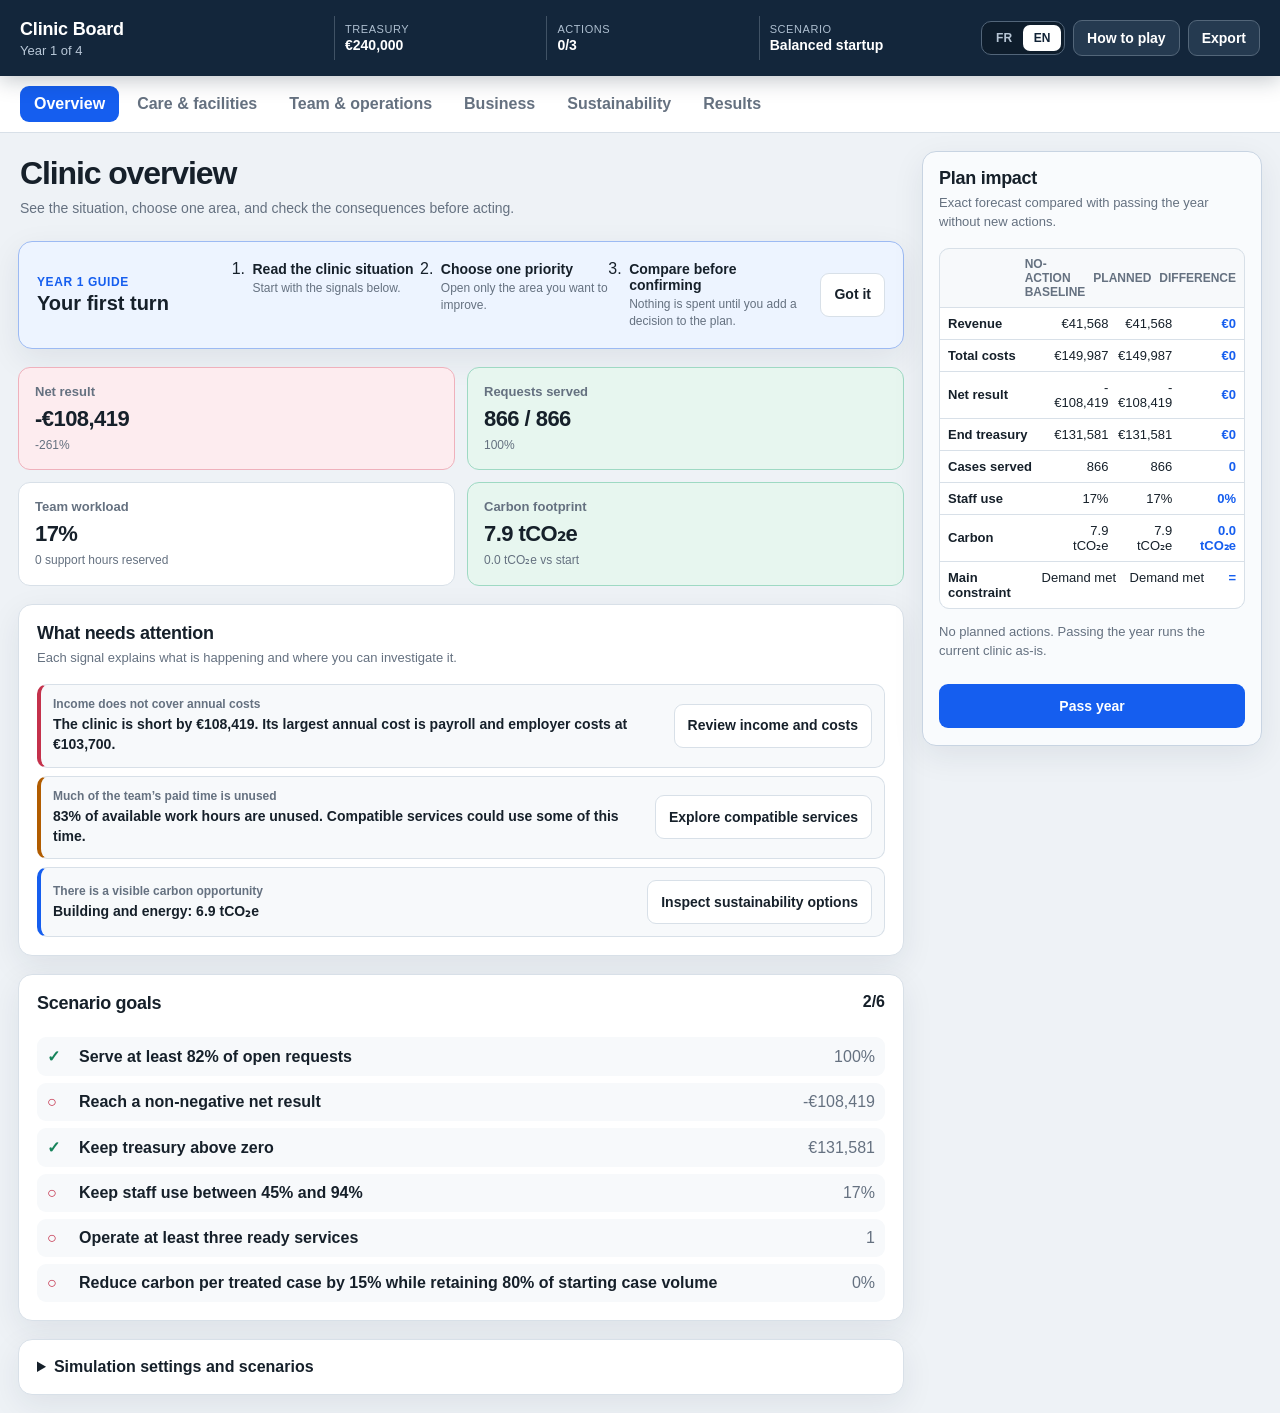
==== index.html @ dd1bec89 "Add files via upload" ====
<!doctype html>
<html lang="en">
  <head>
    <meta charset="utf-8">
    <meta name="viewport" content="width=device-width, initial-scale=1">
    <title>Veterinary Clinic Systems Simulation</title>
    <link rel="icon" href="data:,">
    <link rel="stylesheet" href="styles.css">
  </head>
  <body>
    <main id="app" class="app"></main>
    <div id="announcer" class="sr-only" aria-live="polite" aria-atomic="true"></div>
    <script src="i18n.js"></script>
    <script src="data.js"></script>
    <script src="app.js"></script>
  </body>
</html>
---- styles.css ----
:root {
  color-scheme: light;
  --bg: #eef2f6;
  --surface: #ffffff;
  --surface-soft: #f7f9fb;
  --surface-strong: #e7edf3;
  --text: #16202a;
  --muted: #657180;
  --line: #d8e0e8;
  --primary: #155eef;
  --primary-dark: #1149ba;
  --good: #16845b;
  --good-soft: #e7f6ef;
  --warn: #b15c00;
  --warn-soft: #fff2df;
  --bad: #c4314b;
  --bad-soft: #fdecef;
  --shadow: 0 10px 32px rgba(21, 39, 58, .08);
  --radius: 14px;
  --font: Inter, ui-sans-serif, -apple-system, BlinkMacSystemFont, "Segoe UI", sans-serif;
}

* { box-sizing: border-box; }

html, body { margin: 0; min-height: 100%; overflow-x: hidden; background: var(--bg); color: var(--text); font-family: var(--font); }
body { min-width: 320px; }
button, input, select, textarea { font: inherit; }
button { cursor: pointer; }
button:disabled { cursor: not-allowed; opacity: .55; }

:focus-visible { outline: 3px solid rgba(21, 94, 239, .35); outline-offset: 2px; }

.sr-only {
  position: absolute !important;
  width: 1px !important;
  height: 1px !important;
  padding: 0 !important;
  margin: -1px !important;
  overflow: hidden !important;
  clip: rect(0, 0, 0, 0) !important;
  white-space: nowrap !important;
  border: 0 !important;
}

.command-bar {
  position: sticky;
  top: 0;
  z-index: 40;
  min-height: 76px;
  padding: 12px 20px;
  display: grid;
  grid-template-columns: minmax(180px, .8fr) minmax(360px, 1.7fr) auto;
  align-items: center;
  gap: 18px;
  color: #fff;
  background: #13263b;
  box-shadow: 0 4px 20px rgba(13, 30, 48, .25);
}

.brand-block { display: flex; flex-direction: column; gap: 3px; }
.brand-block strong { font-size: 18px; letter-spacing: -.01em; }
.brand-block span { color: #b9c8d8; font-size: 13px; }

.command-metrics { display: grid; grid-template-columns: repeat(3, minmax(0, 1fr)); gap: 8px; }
.command-metrics > div { min-width: 0; padding: 7px 10px; border-left: 1px solid #405265; }
.command-metrics span { display: block; color: #aebfd0; font-size: 11px; text-transform: uppercase; letter-spacing: .05em; }
.command-metrics strong { display: block; overflow: hidden; margin-top: 2px; font-size: 14px; text-overflow: ellipsis; white-space: nowrap; }

.header-actions, .button-row { display: flex; align-items: center; gap: 8px; }
.button-row.wrap { flex-wrap: wrap; }
.language-switch { display: inline-flex; padding: 3px; border: 1px solid #526579; border-radius: 10px; background: #0e1d2c; }
.language-switch button { min-width: 38px; padding: 6px 8px; border: 0; border-radius: 7px; color: #b7c6d5; background: transparent; font-size: 12px; font-weight: 800; }
.language-switch button.active { color: #102236; background: #fff; }

.button {
  min-height: 44px;
  padding: 8px 13px;
  border: 1px solid transparent;
  border-radius: 9px;
  font-weight: 750;
  font-size: 14px;
  line-height: 1.2;
}
.command-bar .button { min-height: 36px; }
.button.primary { color: #fff; background: var(--primary); }
.button.primary:hover { background: var(--primary-dark); }
.button.secondary { color: var(--text); border-color: var(--line); background: #fff; }
.command-bar .button.secondary { color: #fff; border-color: #536679; background: #253a50; }
.button.danger { color: var(--bad); border-color: #efb7c0; background: var(--bad-soft); }

.domain-nav {
  position: sticky;
  top: 76px;
  z-index: 30;
  display: flex;
  gap: 4px;
  padding: 10px 20px;
  overflow-x: auto;
  background: rgba(255, 255, 255, .96);
  border-bottom: 1px solid var(--line);
  backdrop-filter: blur(12px);
}
.domain-nav button { flex: 0 0 auto; padding: 9px 14px; border: 0; border-radius: 9px; color: var(--muted); background: transparent; font-weight: 750; }
.domain-nav button:hover { color: var(--text); background: var(--surface-strong); }
.domain-nav button.active { color: #fff; background: var(--primary); }
.nav-compact { display: none; }

.workspace { max-width: 1720px; margin: 0 auto; display: grid; grid-template-columns: minmax(0, 1fr) 380px; align-items: start; gap: 18px; padding: 18px; }
.content { min-width: 0; }
.page { display: grid; gap: 18px; }
.page-heading { display: flex; justify-content: space-between; align-items: flex-start; gap: 20px; padding: 4px 2px; }
.page-heading h1 { margin: 0; font-size: clamp(24px, 2.5vw, 34px); letter-spacing: -.035em; }
.page-heading p { margin: 6px 0 0; color: var(--muted); font-size: 14px; line-height: 1.5; }

.card-section {
  padding: 18px;
  border: 1px solid var(--line);
  border-radius: var(--radius);
  background: var(--surface);
  box-shadow: var(--shadow);
}
.panel-heading { display: flex; justify-content: space-between; align-items: flex-start; gap: 16px; margin-bottom: 16px; }
.panel-heading h2 { margin: 0; font-size: 18px; letter-spacing: -.015em; }
.panel-heading p { max-width: 760px; margin: 5px 0 0; color: var(--muted); font-size: 13px; line-height: 1.45; }
.panel-heading > strong { white-space: nowrap; }

.plan-panel {
  position: sticky;
  top: 142px;
  max-height: calc(100vh - 160px);
  padding: 16px;
  overflow: auto;
  border: 1px solid #c8d4e2;
  border-radius: var(--radius);
  background: #f9fbfd;
  box-shadow: var(--shadow);
}
.forecast-table { display: grid; gap: 1px; overflow: hidden; border: 1px solid var(--line); border-radius: 10px; background: var(--line); }
.forecast-head, .forecast-row { display: grid; grid-template-columns: 1.3fr repeat(3, .75fr); gap: 8px; align-items: center; padding: 8px; background: #fff; }
.forecast-head { color: var(--muted); background: var(--surface-soft); font-size: 12px; font-weight: 800; text-transform: uppercase; }
.forecast-row { font-size: 13px; }
.forecast-row strong { font-size: 13px; }
.forecast-row span, .forecast-row em { text-align: right; font-style: normal; }
.forecast-row em { color: var(--primary); font-weight: 800; }
.forecast-row.constraint { grid-template-columns: 1fr 1fr 1fr 24px; align-items: start; }
.plan-actions { display: grid; gap: 7px; margin: 14px 0; }
.plan-action { display: flex; justify-content: space-between; align-items: center; gap: 10px; padding: 9px 10px; border: 1px solid var(--line); border-radius: 9px; background: #fff; font-size: 12px; }
.plan-action button { flex: 0 0 27px; width: 27px; height: 27px; border: 0; border-radius: 50%; color: var(--bad); background: var(--bad-soft); font-size: 18px; }
.pass-button { width: 100%; min-height: 44px; }
.plan-footer { position: sticky; bottom: -16px; padding-top: 10px; padding-bottom: 1px; background: #f9fbfd; }
.empty { margin: 0; color: var(--muted); font-size: 13px; line-height: 1.45; }

.dashboard-grid { display: grid; grid-template-columns: repeat(3, minmax(0, 1fr)); gap: 12px; }
.metric-card { min-width: 0; padding: 16px; border: 1px solid var(--line); border-radius: 12px; background: var(--surface); }
.metric-card > span { display: block; color: var(--muted); font-size: 13px; font-weight: 700; }
.metric-card > strong { display: block; margin-top: 7px; overflow-wrap: anywhere; font-size: 22px; letter-spacing: -.025em; }
.metric-card > em { display: block; margin-top: 5px; color: var(--muted); font-size: 12px; font-style: normal; line-height: 1.4; }
.metric-card.good { border-color: #9ed9c3; background: var(--good-soft); }
.metric-card.warn { border-color: #f0c68b; background: var(--warn-soft); }
.metric-card.bad { border-color: #efb1bc; background: var(--bad-soft); }
.mini-metrics, .signal-grid, .ledger-grid { display: grid; grid-template-columns: repeat(2, minmax(0, 1fr)); gap: 10px; margin-top: 14px; }
.ledger-grid { grid-template-columns: repeat(3, minmax(0, 1fr)); }

.rules-grid { display: grid; grid-template-columns: repeat(4, minmax(130px, 1fr)) auto auto; align-items: end; gap: 12px; }
label { display: grid; gap: 6px; color: var(--muted); font-size: 14px; font-weight: 700; }
input, select, textarea { width: 100%; border: 1px solid #bbc7d3; border-radius: 8px; color: var(--text); background: #fff; }
input, select { min-height: 38px; padding: 7px 9px; }
textarea { min-height: 112px; padding: 10px; resize: vertical; line-height: 1.45; }
.check-line { display: flex; flex-direction: row; align-items: center; min-height: 38px; }
.check-line input { width: 18px; min-height: auto; height: 18px; }

.scenario-grid, .choice-grid, .service-grid, .staff-grid, .candidate-grid, .facility-grid { display: grid; grid-template-columns: repeat(3, minmax(0, 1fr)); gap: 12px; }
.choice-grid.compact { grid-template-columns: repeat(3, minmax(0, 1fr)); }
.choice-card, .service-card, .staff-card, .facility-card { display: flex; flex-direction: column; gap: 10px; min-width: 0; padding: 15px; border: 1px solid var(--line); border-radius: 12px; background: var(--surface-soft); }
.choice-card.selected { border-color: #8eb3fa; background: #edf4ff; }
.choice-card h3, .choice-card h4, .staff-card h3, .facility-card h3 { margin: 0; font-size: 15px; }
.choice-card p, .facility-card p, .service-card p { margin: 0; color: var(--muted); font-size: 14px; line-height: 1.45; }
.choice-card small, .facility-card small { display: block; color: var(--muted); font-size: 12px; line-height: 1.45; }
.choice-card .button { align-self: flex-start; margin-top: auto; }

.goals { display: grid; gap: 7px; }
.goal-row { display: grid; grid-template-columns: 24px 1fr auto; align-items: center; gap: 8px; padding: 10px; border-radius: 9px; background: var(--surface-soft); }
.goal-row span { font-weight: 900; }
.goal-row em { color: var(--muted); font-style: normal; }
.goal-row.good span { color: var(--good); }
.goal-row.bad span { color: var(--bad); }

.two-column { display: grid; grid-template-columns: minmax(0, 1.35fr) minmax(280px, .65fr); gap: 18px; }
.waterfall { display: grid; gap: 9px; }
.waterfall > div { display: grid; grid-template-columns: 160px 1fr 105px; align-items: center; gap: 10px; font-size: 12px; }
.waterfall strong { text-align: right; }
.bar, .meter { height: 8px; overflow: hidden; border-radius: 99px; background: #e6ebf0; }
.bar i, .meter i { display: block; height: 100%; border-radius: inherit; background: var(--primary); }
.bar i.in, .meter i.good { background: var(--good); }
.bar i.out, .meter i.bad { background: var(--bad); }
.meter i.warn { background: var(--warn); }
.loan-box { display: grid; gap: 16px; }

.price-grid { display: grid; grid-template-columns: repeat(2, minmax(0, 1fr)); gap: 8px; }
.price-row { grid-template-columns: minmax(0, 1fr) 110px 120px; align-items: center; gap: 10px; padding: 9px 10px; border: 1px solid var(--line); border-radius: 9px; background: var(--surface-soft); }
.price-row span { display: grid; gap: 2px; }
.price-row em { color: var(--muted); font-size: 10px; font-style: normal; }
.price-row small { color: var(--muted); font-weight: 600; }

.table-list { display: grid; gap: 1px; overflow: hidden; border: 1px solid var(--line); border-radius: 10px; background: var(--line); }
.table-row { display: grid; grid-template-columns: 1.2fr repeat(3, .8fr) 1fr; gap: 10px; align-items: center; padding: 10px; background: #fff; font-size: 12px; }
.table-row em { color: var(--muted); font-style: normal; }

.service-grid { grid-template-columns: repeat(2, minmax(0, 1fr)); }
.service-card.open { border-color: #97baf7; background: #f6f9ff; }
.service-head, .staff-head, .facility-head { display: flex; justify-content: space-between; align-items: flex-start; gap: 12px; }
.service-head h2 { margin: 3px 0 0; font-size: 17px; }
.service-head > div > span { color: var(--muted); font-size: 10px; font-weight: 800; text-transform: uppercase; letter-spacing: .05em; }
.status { padding: 4px 7px; border-radius: 99px; font-size: 10px; font-weight: 900; text-transform: uppercase; }
.status.good { color: var(--good); background: var(--good-soft); }
.status.bad { color: var(--bad); background: var(--bad-soft); }
.service-stats { display: grid; grid-template-columns: repeat(3, minmax(0, 1fr)); gap: 6px; }
.service-stats span { display: grid; gap: 2px; padding: 8px; border-radius: 8px; background: #fff; color: var(--muted); font-size: 10px; }
.service-stats b { color: var(--text); font-size: 14px; }
.chips { display: flex; flex-wrap: wrap; gap: 5px; }
.chip { padding: 5px 7px; border: 1px solid var(--line); border-radius: 99px; color: #405060; background: #fff; font-size: 10px; font-weight: 700; }
.chip.good { color: var(--good); border-color: #a5d9c6; background: var(--good-soft); }
.chip.bad { color: var(--bad); border-color: #edb3bd; background: var(--bad-soft); }

.staff-grid { grid-template-columns: repeat(2, minmax(0, 1fr)); }
.staff-head span { color: var(--muted); font-size: 11px; }
.assignment-grid { display: grid; grid-template-columns: 1fr 1fr; gap: 8px; }
.assignment-grid label:last-child { grid-column: 1 / -1; grid-template-columns: 1fr 3fr 48px; align-items: center; }
.assignment-grid output { text-align: right; color: var(--text); }
.candidate-grid { grid-template-columns: repeat(4, minmax(0, 1fr)); }
.candidate-grid .choice-card > span { color: var(--muted); font-size: 11px; }

.feature-row { display: flex; justify-content: space-between; align-items: center; gap: 20px; padding: 14px; border: 1px solid var(--line); border-radius: 11px; background: var(--surface-soft); }
.feature-row h3, .feature-row p { margin: 0; }
.feature-row p { margin-top: 4px; color: var(--muted); font-size: 12px; line-height: 1.45; }
.feature-row small { display: block; margin-top: 5px; color: var(--muted); }
.facility-grid { grid-template-columns: repeat(3, minmax(0, 1fr)); }
.facility-head strong { display: grid; place-items: center; min-width: 30px; height: 30px; border-radius: 50%; color: #fff; background: var(--primary); }
.facility-head span { color: var(--muted); font-size: 10px; }

.strategy-groups { display: grid; gap: 18px; }
.strategy-group { display: grid; gap: 8px; }
.strategy-group > h3 { margin: 0; font-size: 14px; text-transform: capitalize; }
.parking-row { margin-top: 14px; }

.reflection-grid { display: grid; grid-template-columns: repeat(2, minmax(0, 1fr)); gap: 12px; margin-bottom: 12px; }
.reflection-grid label:first-child { grid-column: 1 / -1; }
.timeline { display: grid; gap: 8px; }
.timeline article { display: grid; grid-template-columns: 120px 1fr 1fr; gap: 12px; padding: 10px; border-left: 4px solid var(--primary); border-radius: 0 8px 8px 0; background: var(--surface-soft); font-size: 12px; }
.timeline em { color: var(--muted); font-style: normal; }
.recruitment-results { margin-top: 12px; }
.good-text { color: var(--good); }
.bad-text { color: var(--bad); }
.empty-state { min-height: 220px; display: grid; place-items: center; color: var(--muted); text-align: center; }

.modal-backdrop { position: fixed; inset: 0; z-index: 100; display: grid; place-items: center; padding: 18px; background: rgba(9, 20, 32, .66); backdrop-filter: blur(5px); }
.modal { width: min(720px, 100%); max-height: calc(100vh - 36px); padding: 22px; overflow: auto; border-radius: 16px; background: #fff; box-shadow: 0 24px 80px rgba(0, 0, 0, .3); }
.modal-head { display: flex; justify-content: space-between; align-items: center; gap: 12px; }
.modal-head h2 { margin: 0; }
.modal-head button { width: 34px; height: 34px; border: 0; border-radius: 50%; background: var(--surface-strong); font-size: 22px; }
.modal .lead { color: var(--muted); font-size: 15px; line-height: 1.55; }
.modal article { padding: 12px 0; border-top: 1px solid var(--line); }
.modal article h3 { margin: 0 0 5px; font-size: 15px; }
.modal article p { margin: 0; color: var(--muted); line-height: 1.5; }
.end-modal { text-align: center; }
.end-symbol { display: grid; place-items: center; width: 64px; height: 64px; margin: 0 auto 12px; border-radius: 50%; font-size: 32px; font-weight: 900; }
.end-symbol.good { color: var(--good); background: var(--good-soft); }
.end-symbol.bad { color: var(--bad); background: var(--bad-soft); }
.goal-summary { display: grid; gap: 6px; margin: 16px 0; text-align: left; }
.goal-summary span { padding: 8px; border-radius: 7px; }
.goal-summary span.good { color: var(--good); background: var(--good-soft); }
.goal-summary span.bad { color: var(--bad); background: var(--bad-soft); }
.end-modal .button-row { justify-content: center; flex-wrap: wrap; }

.toast { position: fixed; right: 20px; bottom: 20px; z-index: 150; max-width: 420px; padding: 12px 16px; border-radius: 10px; color: #fff; background: #26384b; box-shadow: var(--shadow); font-weight: 750; }
.toast.good { background: var(--good); }
.toast.warn { background: var(--warn); }

/* Progressive-disclosure workspace */
.beginner-guide { display: grid; grid-template-columns: minmax(150px, .45fr) minmax(0, 1.5fr) auto; align-items: center; gap: 18px; padding: 18px; border: 1px solid #9cbaf3; border-radius: var(--radius); background: #edf4ff; box-shadow: var(--shadow); }
.beginner-guide > div { display: grid; gap: 3px; }
.beginner-guide > div span { color: var(--primary); font-size: 12px; font-weight: 850; text-transform: uppercase; letter-spacing: .05em; }
.beginner-guide h2 { margin: 0; font-size: 20px; }
.beginner-guide ol { display: grid; grid-template-columns: repeat(3, minmax(0, 1fr)); gap: 12px; margin: 0; padding-left: 22px; }
.beginner-guide li { padding-left: 3px; }
.beginner-guide li strong, .beginner-guide li span { display: block; overflow-wrap: anywhere; }
.beginner-guide li strong { font-size: 14px; }
.beginner-guide li span { margin-top: 3px; color: var(--muted); font-size: 12px; line-height: 1.4; }
.dashboard-grid.compact-four { grid-template-columns: repeat(4, minmax(0, 1fr)); }
.settings-details > summary, .methodology > summary { cursor: pointer; font-weight: 800; }
.settings-details[open] > summary, .methodology[open] > summary { margin-bottom: 18px; }
.settings-details .rules-grid { grid-template-columns: repeat(3, minmax(130px, 1fr)) auto; }
.form-error { padding: 10px 12px; border-left: 4px solid var(--bad); color: var(--bad); background: var(--bad-soft); font-size: 14px; font-weight: 750; }
.scenario-grid.compact { grid-template-columns: repeat(3, minmax(0, 1fr)); margin: 18px 0; }
.priority-list, .summary-list, .operation-rows, .action-menu, .source-list, .cause-list, .history-accordions, .comparison-list { display: grid; gap: 8px; }
.priority-list article, .summary-list article, .cause-list article { display: grid; grid-template-columns: minmax(0, 1fr) auto; align-items: center; gap: 12px; padding: 12px; border: 1px solid var(--line); border-radius: 10px; background: var(--surface-soft); }
.priority-list article > div, .summary-list article > div { display: grid; gap: 3px; }
.priority-list span, .summary-list span, .cause-list span { color: var(--muted); font-size: 12px; font-weight: 750; }
.priority-list strong { font-size: 14px; line-height: 1.45; }
.priority-list .signal-bad { border-left: 4px solid var(--bad); }
.priority-list .signal-warn { border-left: 4px solid var(--warn); }
.priority-list .signal-neutral { border-left: 4px solid var(--primary); }
.summary-list article { grid-template-columns: minmax(0, 1.2fr) auto minmax(150px, .8fr); font-size: 12px; }
.summary-list em, .cause-list em { color: var(--muted); font-size: 11px; font-style: normal; }
.split-actions { display: grid; grid-template-columns: repeat(2, minmax(0, 1fr)); gap: 14px; }
.split-actions article { display: grid; align-content: start; gap: 9px; padding: 16px; border-radius: 11px; background: var(--surface-soft); }
.split-actions h2, .split-actions p { margin: 0; }
.split-actions p { min-height: 42px; color: var(--muted); font-size: 14px; line-height: 1.5; }
.split-actions .button { justify-self: start; }
.operation-rows button, .action-menu button, .drawer-menu button { display: grid; grid-template-columns: minmax(140px, .6fr) minmax(0, 1fr) 24px; align-items: center; gap: 12px; width: 100%; padding: 14px; text-align: left; border: 1px solid var(--line); border-radius: 10px; color: var(--text); background: var(--surface-soft); }
.operation-rows button:hover, .action-menu button:hover, .drawer-menu button:hover { border-color: #91b5f7; background: #f0f5ff; }
.operation-rows span, .action-menu span, .drawer-menu span { color: var(--muted); font-size: 14px; }
.operation-rows em, .action-menu em, .drawer-menu em { color: var(--primary); font-size: 22px; font-style: normal; text-align: right; }
.source-list { grid-template-columns: repeat(2, minmax(0, 1fr)); }
.source-list article { display: grid; grid-template-columns: 1fr auto; gap: 10px; padding: 14px; border: 1px solid var(--line); border-radius: 11px; background: var(--surface-soft); }
.source-list article > div { display: grid; gap: 4px; }
.source-list article > div span { color: var(--muted); font-size: 11px; }
.source-list .meter { grid-column: 1 / -1; }
.source-list .button { justify-self: end; }
.methodology p { color: var(--muted); line-height: 1.55; }
.methodology dl { display: grid; gap: 1px; overflow: hidden; border: 1px solid var(--line); border-radius: 10px; background: var(--line); }
.methodology dl div { display: grid; grid-template-columns: minmax(120px, .3fr) 1fr; gap: 12px; padding: 10px; background: #fff; }
.methodology dt { font-weight: 800; }
.methodology dd { margin: 0; color: var(--muted); }
.source-links { display: flex; flex-wrap: wrap; gap: 8px; }
.source-links a { padding: 6px 9px; border: 1px solid var(--line); border-radius: 8px; color: var(--primary); background: #fff; font-size: 11px; font-weight: 800; text-decoration: none; }
.cause-list article { grid-template-columns: minmax(150px, .5fr) auto 1fr; }
.reflection-step label { margin-bottom: 12px; }
.history-accordions details { padding: 11px 12px; border: 1px solid var(--line); border-radius: 9px; background: var(--surface-soft); }
.history-accordions summary { display: flex; justify-content: space-between; gap: 12px; cursor: pointer; }
.history-accordions p { margin: 10px 0 0; color: var(--muted); }
.mobile-plan-toggle { display: none; }

.drawer-backdrop { position: fixed; inset: 0; z-index: 120; display: flex; justify-content: flex-end; overflow: hidden; background: rgba(9, 20, 32, .58); backdrop-filter: blur(3px); }
.drawer { width: min(720px, 92vw); max-width: 100vw; height: 100dvh; max-height: 100dvh; display: grid; grid-template-rows: auto minmax(0, 1fr); overflow: hidden; background: #fff; box-shadow: -20px 0 70px rgba(0, 0, 0, .25); }
.drawer-head { position: sticky; top: 0; z-index: 1; display: flex; justify-content: space-between; align-items: flex-start; gap: 18px; padding: 18px 20px; border-bottom: 1px solid var(--line); background: #fff; }
.drawer-head span { color: var(--muted); font-size: 12px; font-weight: 850; text-transform: uppercase; letter-spacing: .08em; }
.drawer-head h2 { margin: 3px 0 0; font-size: 22px; }
.drawer-head > button { width: 38px; height: 38px; border: 0; border-radius: 50%; background: var(--surface-strong); font-size: 24px; }
.drawer-body { min-width: 0; min-height: 0; padding: 20px; overflow-x: hidden; overflow-y: auto; overscroll-behavior: contain; }
.drawer-body > p { color: var(--muted); font-size: 14px; line-height: 1.55; overflow-wrap: anywhere; }
.drawer-body .button-row { flex-wrap: wrap; }
.drawer-cards, .candidate-list { display: grid; gap: 12px; }
.drawer-cards .choice-card, .candidate-list .choice-card { background: #fff; }
.drawer-menu { display: grid; gap: 9px; }
.text-button { padding: 5px 0; border: 0; color: var(--primary); background: transparent; font-weight: 800; }
.form-stack { display: grid; gap: 15px; }
.form-stack fieldset { margin: 0; padding: 12px; border: 1px solid var(--line); border-radius: 10px; }
.form-stack legend { color: var(--muted); font-size: 12px; font-weight: 800; }
.check-grid { display: grid; grid-template-columns: repeat(2, minmax(0, 1fr)); gap: 8px; }
.check-grid label { display: flex; flex-direction: row; align-items: center; gap: 8px; padding: 7px; border-radius: 7px; background: var(--surface-soft); }
.check-grid input { width: 18px; height: 18px; min-height: 0; }
.suggested-skill { outline: 2px solid #b7cef7; background: #edf4ff !important; }
.suggested-skill span { display: grid; gap: 2px; }
.suggested-skill small { color: var(--primary); font-size: 12px; }
.candidate-list { grid-template-columns: repeat(2, minmax(0, 1fr)); }
.card-status { display: flex; justify-content: space-between; gap: 12px; }
.card-status span { color: var(--muted); font-size: 11px; font-weight: 800; }
.requirement-list { display: grid; gap: 7px; padding: 10px; border-radius: 9px; background: var(--warn-soft); font-size: 12px; }
.requirement-list > div { display: flex; justify-content: space-between; align-items: center; gap: 8px; }
.requirement-list .text-button { flex: 0 0 auto; font-size: 12px; }
.ready-note { padding: 9px; border-radius: 8px; color: var(--good) !important; background: var(--good-soft); font-weight: 800; }
.consequence-grid { display: grid; grid-template-columns: repeat(2, minmax(0, 1fr)); gap: 8px; margin: 3px 0; }
.consequence-grid > div { min-width: 0; padding: 8px; border: 1px solid var(--line); border-radius: 8px; background: var(--surface-soft); }
.consequence-grid span, .consequence-grid strong, .consequence-grid em { display: block; overflow-wrap: anywhere; }
.consequence-grid span { color: var(--muted); font-size: 12px; font-weight: 750; }
.consequence-grid strong { margin-top: 4px; font-size: 14px; }
.consequence-grid em { margin-top: 3px; color: var(--muted); font-size: 12px; font-style: normal; }
.choice-subgrid { display: grid; grid-template-columns: repeat(2, minmax(0, 1fr)); gap: 9px; }
.choice-subgrid > div { display: grid; align-content: start; gap: 8px; padding: 9px; border: 1px solid var(--line); border-radius: 9px; }
.drawer-confirm { display: grid; gap: 16px; }
.drawer-confirm .eyebrow { margin: 0; color: var(--primary); font-size: 11px; font-weight: 850; text-transform: uppercase; }
.drawer-confirm h2 { margin: 0; font-size: 26px; }
.drawer-confirm > p { margin: 0; color: var(--muted); line-height: 1.55; }
.drawer-confirm .consequence-grid { grid-template-columns: 1fr; }
.drawer-confirm .consequence-grid > div { display: grid; grid-template-columns: 1fr auto auto; align-items: center; gap: 12px; padding: 12px; }
.drawer-confirm .consequence-grid strong, .drawer-confirm .consequence-grid em { margin: 0; }
.price-editor { display: grid; gap: 8px; }
.price-editor article { display: grid; grid-template-columns: minmax(0, 1fr) 140px auto; align-items: end; gap: 10px; padding: 12px; border: 1px solid var(--line); border-radius: 9px; }
.price-editor article > div { display: grid; gap: 3px; }
.price-editor article > div span { color: var(--muted); font-size: 11px; }
.staff-editor hr { width: 100%; border: 0; border-top: 1px solid var(--line); }
.allocation-summary { min-height: 40px; margin: 0; color: var(--muted); font-size: 13px; line-height: 1.45; overflow-wrap: anywhere; }
.staff-hours-line { display: flex; justify-content: space-between; gap: 12px; font-size: 13px; }
.staff-hours-line span { color: var(--muted); }
.hour-signals { display: grid; gap: 7px; }
.hour-signals p { display: flex; align-items: flex-start; gap: 9px; margin: 0; padding: 11px 13px; border: 1px solid #e7c188; border-radius: 9px; background: var(--warn-soft); font-size: 14px; line-height: 1.45; }
.hour-signals span { color: var(--warn); font-weight: 900; }
.allocation-editor { display: grid; gap: 16px; min-width: 0; }
.callout { margin: 0; padding: 12px; border-left: 4px solid var(--primary); border-radius: 6px; color: var(--text) !important; background: #edf4ff; font-weight: 700; }
.mini-hours { display: grid; grid-template-columns: repeat(4, minmax(0, 1fr)); gap: 8px; }
.mini-hours > div { padding: 10px; border: 1px solid var(--line); border-radius: 9px; background: var(--surface-soft); }
.mini-hours span, .mini-hours strong { display: block; overflow-wrap: anywhere; }
.mini-hours span { color: var(--muted); font-size: 12px; }
.mini-hours strong { margin-top: 4px; font-size: 16px; }
.allocation-total { display: grid; gap: 8px; padding: 12px; border-radius: 9px; background: var(--warn-soft); font-size: 14px; }
.allocation-total.ready { background: var(--good-soft); }
.allocation-rows { display: grid; gap: 8px; }
.allocation-rows article { display: grid; grid-template-columns: minmax(0, 1fr) auto; align-items: center; gap: 12px; padding: 12px; border: 1px solid var(--line); border-radius: 10px; }
.allocation-rows article > div:first-child { display: grid; gap: 3px; min-width: 0; }
.allocation-rows small { color: var(--muted); font-size: 12px; }
.qualification-warning { color: var(--warn); font-size: 12px; font-weight: 800; }
.stepper { display: grid; grid-template-columns: 40px 58px 40px 36px; align-items: center; gap: 5px; }
.stepper button { min-width: 36px; min-height: 40px; border: 1px solid var(--line); border-radius: 8px; color: var(--primary); background: #fff; font-size: 20px; font-weight: 800; }
.stepper output { text-align: center; font-size: 14px; font-weight: 850; }
.stepper .remove-allocation { color: var(--bad); }
.add-allocation { display: grid; grid-template-columns: minmax(0, 1fr) auto; align-items: end; gap: 10px; }
.allocation-impact { display: grid; gap: 10px; padding: 14px; border: 1px solid #b8ccec; border-radius: 11px; background: #f5f8ff; }
.allocation-impact h3, .allocation-impact p, .allocation-impact ul { margin: 0; }
.allocation-impact ul { padding-left: 20px; font-size: 14px; line-height: 1.5; }
.hours-table { display: grid; gap: 1px; overflow: hidden; border: 1px solid var(--line); border-radius: 10px; background: var(--line); }
.hours-table > div { display: grid; grid-template-columns: minmax(120px, 1.4fr) repeat(5, minmax(62px, .7fr)); gap: 8px; padding: 9px; background: #fff; font-size: 12px; overflow-wrap: anywhere; }
.hours-table > div:first-child { background: var(--surface-soft); }
.export-choices { display: grid; grid-template-columns: repeat(2, minmax(0, 1fr)); gap: 12px; margin-top: 18px; }
.export-choices article { display: flex; flex-direction: column; align-items: flex-start; gap: 9px; padding: 15px; border: 1px solid var(--line); border-radius: 11px; background: var(--surface-soft); }
.export-choices h3, .export-choices p { margin: 0; }
.export-choices p { flex: 1; color: var(--muted); font-size: 14px; line-height: 1.5; }
.comparison-list > div { display: grid; grid-template-columns: 1fr auto auto; gap: 12px; padding: 11px; border-radius: 8px; background: var(--surface-soft); }
.comparison-list em { color: var(--primary); font-style: normal; font-weight: 800; }
.service-choice-list { display: grid; gap: 8px; }
.service-choice-list > button { display: grid; grid-template-columns: minmax(180px, 1.4fr) minmax(90px, .65fr) minmax(75px, .5fr) minmax(130px, .9fr) 20px; align-items: center; gap: 10px; width: 100%; min-width: 0; padding: 13px; overflow-wrap: anywhere; text-align: left; border: 1px solid var(--line); border-radius: 10px; color: var(--text); background: var(--surface-soft); }
.service-choice-list > button:hover { border-color: #91b5f7; background: #f0f5ff; }
.service-choice-list > button > span { min-width: 0; color: var(--muted); font-size: 12px; }
.service-choice-name { display: grid; gap: 3px; }
.service-choice-name strong { color: var(--text); font-size: 14px; }
.service-choice-name em, .status-word { font-size: 12px; font-style: normal; font-weight: 800; }
.status-word.good { color: var(--good); }
.status-word.warn { color: var(--warn); }
.selected-service { display: grid; gap: 14px; min-width: 0; }
.selected-service h3, .selected-service h4 { margin: 0; }
.selected-service .service-stats { grid-template-columns: repeat(2, minmax(0, 1fr)); }
.selected-service .service-stats > div { display: grid; gap: 4px; padding: 10px; border-radius: 8px; background: var(--surface-soft); }
.selected-service .service-stats span { padding: 0; background: none; font-size: 12px; }
.selected-service .service-stats strong { font-size: 14px; }
.help-example ol { display: grid; gap: 8px; margin: 8px 0 14px; padding-left: 22px; color: var(--muted); line-height: 1.5; }
.help-glossary { display: grid; gap: 8px; margin: 0; }
.help-glossary div { display: grid; grid-template-columns: minmax(130px, .35fr) 1fr; gap: 12px; }
.help-glossary dt { font-weight: 800; }
.help-glossary dd { margin: 0; color: var(--muted); line-height: 1.45; }

@media (max-width: 1280px) {
  .workspace { grid-template-columns: minmax(0, 1fr) 340px; }
  .candidate-grid { grid-template-columns: repeat(2, minmax(0, 1fr)); }
  .rules-grid { grid-template-columns: repeat(3, minmax(130px, 1fr)); }
  .facility-grid { grid-template-columns: repeat(2, minmax(0, 1fr)); }
  .dashboard-grid.compact-four { grid-template-columns: repeat(2, minmax(0, 1fr)); }
}

@media (max-width: 1000px) {
  .command-bar { grid-template-columns: 1fr auto; }
  .command-metrics { grid-column: 1 / -1; grid-row: 2; }
  .domain-nav { top: 116px; }
  .workspace { display: flex; flex-direction: column; }
  .content { width: 100%; }
  body { padding-bottom: 76px; }
  .plan-panel { position: fixed; z-index: 80; top: auto; right: auto; bottom: 8px; left: 50%; width: min(620px, calc(100vw - 24px)); height: auto; max-height: none; padding: 0; overflow: visible; transform: translateX(-50%); border-color: #8095aa; background: #13263b; }
  .plan-panel > :not(.mobile-plan-toggle) { display: none; }
  .mobile-plan-toggle { width: 100%; min-height: 54px; display: flex; justify-content: space-between; align-items: center; gap: 10px; padding: 10px 13px; border: 0; border-radius: 12px; color: #fff; background: #13263b; text-align: left; }
  .mobile-plan-toggle span { color: #b9c8d8; font-size: 12px; }
  .dashboard-grid { grid-template-columns: repeat(2, minmax(0, 1fr)); }
  .beginner-guide { grid-template-columns: 1fr auto; }
  .beginner-guide ol { grid-column: 1 / -1; grid-row: 2; }
}

@media (max-width: 760px) {
  .command-bar { min-height: 64px; padding: 10px 12px; gap: 10px; }
  .brand-block strong { font-size: 16px; }
  .command-metrics { gap: 3px; }
  .command-metrics > div { padding: 5px 7px; }
  .domain-nav { top: 108px; padding: 8px 10px; }
  .domain-nav button { padding: 8px 10px; font-size: 12px; }
  .nav-full { display: none; }
  .nav-compact { display: inline; }
  .workspace { padding: 10px; }
  .page, .workspace { gap: 12px; }
  .card-section { padding: 14px; }
  .hide-small { display: none !important; }
  .dashboard-grid, .scenario-grid, .choice-grid, .service-grid, .staff-grid, .candidate-grid, .facility-grid, .two-column, .price-grid, .ledger-grid, .signal-grid, .reflection-grid { grid-template-columns: 1fr; }
  .reflection-grid label:first-child { grid-column: auto; }
  .choice-grid.compact { grid-template-columns: 1fr; }
  .rules-grid { grid-template-columns: 1fr 1fr; }
  .rules-grid .button { width: 100%; }
  .waterfall > div { grid-template-columns: 110px 1fr 90px; gap: 7px; }
  .price-row { grid-template-columns: 1fr 95px; }
  .price-row small { grid-column: 1 / -1; }
  .table-row { grid-template-columns: 1fr 1fr; }
  .table-row em { grid-column: 1 / -1; }
  .timeline article { grid-template-columns: 1fr; gap: 4px; }
  .feature-row { align-items: flex-start; flex-direction: column; }
  .forecast-head, .forecast-row { grid-template-columns: 1.15fr repeat(3, .8fr); font-size: 10px; }
  .forecast-row strong { font-size: 10px; }
  .workspace { padding-bottom: 0; }
  .plan-panel { top: auto; right: 10px; bottom: 8px; left: 10px; width: auto; height: auto; max-height: none; transform: none; }
  .source-list, .split-actions, .candidate-list, .choice-subgrid { grid-template-columns: 1fr; }
  .summary-list article, .cause-list article { grid-template-columns: 1fr; }
  .drawer { width: 100%; height: 100dvh; max-height: 100dvh; }
  .drawer-head, .drawer-body { padding-right: 14px; padding-left: 14px; }
  .beginner-guide { grid-template-columns: 1fr; }
  .beginner-guide ol { grid-column: auto; grid-row: auto; grid-template-columns: 1fr; }
  .beginner-guide .button { justify-self: start; }
  .service-choice-list > button { grid-template-columns: minmax(0, 1fr) 20px; }
  .service-choice-list > button > span:not(.service-choice-name) { grid-column: 1; }
  .service-choice-list > button > em { grid-column: 2; grid-row: 1 / span 4; }
  .price-editor article { grid-template-columns: 1fr; }
  .check-grid { grid-template-columns: 1fr; }
  .mini-hours, .export-choices { grid-template-columns: repeat(2, minmax(0, 1fr)); }
  .hours-table > div { grid-template-columns: minmax(100px, 1.3fr) repeat(5, minmax(48px, .65fr)); font-size: 11px; }
}

@media (max-width: 480px) {
  .header-actions { gap: 4px; }
  .command-bar .button { padding: 7px 9px; font-size: 11px; }
  .language-switch button { min-width: 32px; padding: 5px; }
  .rules-grid, .assignment-grid { grid-template-columns: 1fr; }
  .assignment-grid label:last-child { grid-column: auto; grid-template-columns: 1fr; }
  .service-stats { grid-template-columns: 1fr 1fr; }
  .mini-metrics { grid-template-columns: 1fr; }
  .forecast-table { overflow-x: auto; }
  .forecast-head, .forecast-row { min-width: 500px; }
  .priority-list article { grid-template-columns: 1fr; }
  .priority-list .button { justify-self: start; }
  .consequence-grid { grid-template-columns: 1fr; }
  .selected-service .service-stats { grid-template-columns: 1fr; }
  .help-glossary div { grid-template-columns: 1fr; gap: 3px; }
  .settings-details .rules-grid, .mini-hours, .export-choices, .add-allocation { grid-template-columns: 1fr; }
  .allocation-rows article { grid-template-columns: 1fr; }
  .stepper { grid-template-columns: 44px 1fr 44px 40px; width: 100%; }
  .hours-table { border: 0; background: transparent; gap: 8px; }
  .hours-table > div { grid-template-columns: repeat(2, minmax(0, 1fr)); gap: 5px 10px; border: 1px solid var(--line); border-radius: 9px; font-size: 12px; }
  .hours-table > div:first-child { display: none; }
}

@media (prefers-reduced-motion: reduce) {
  *, *::before, *::after { scroll-behavior: auto !important; transition: none !important; animation: none !important; }
}
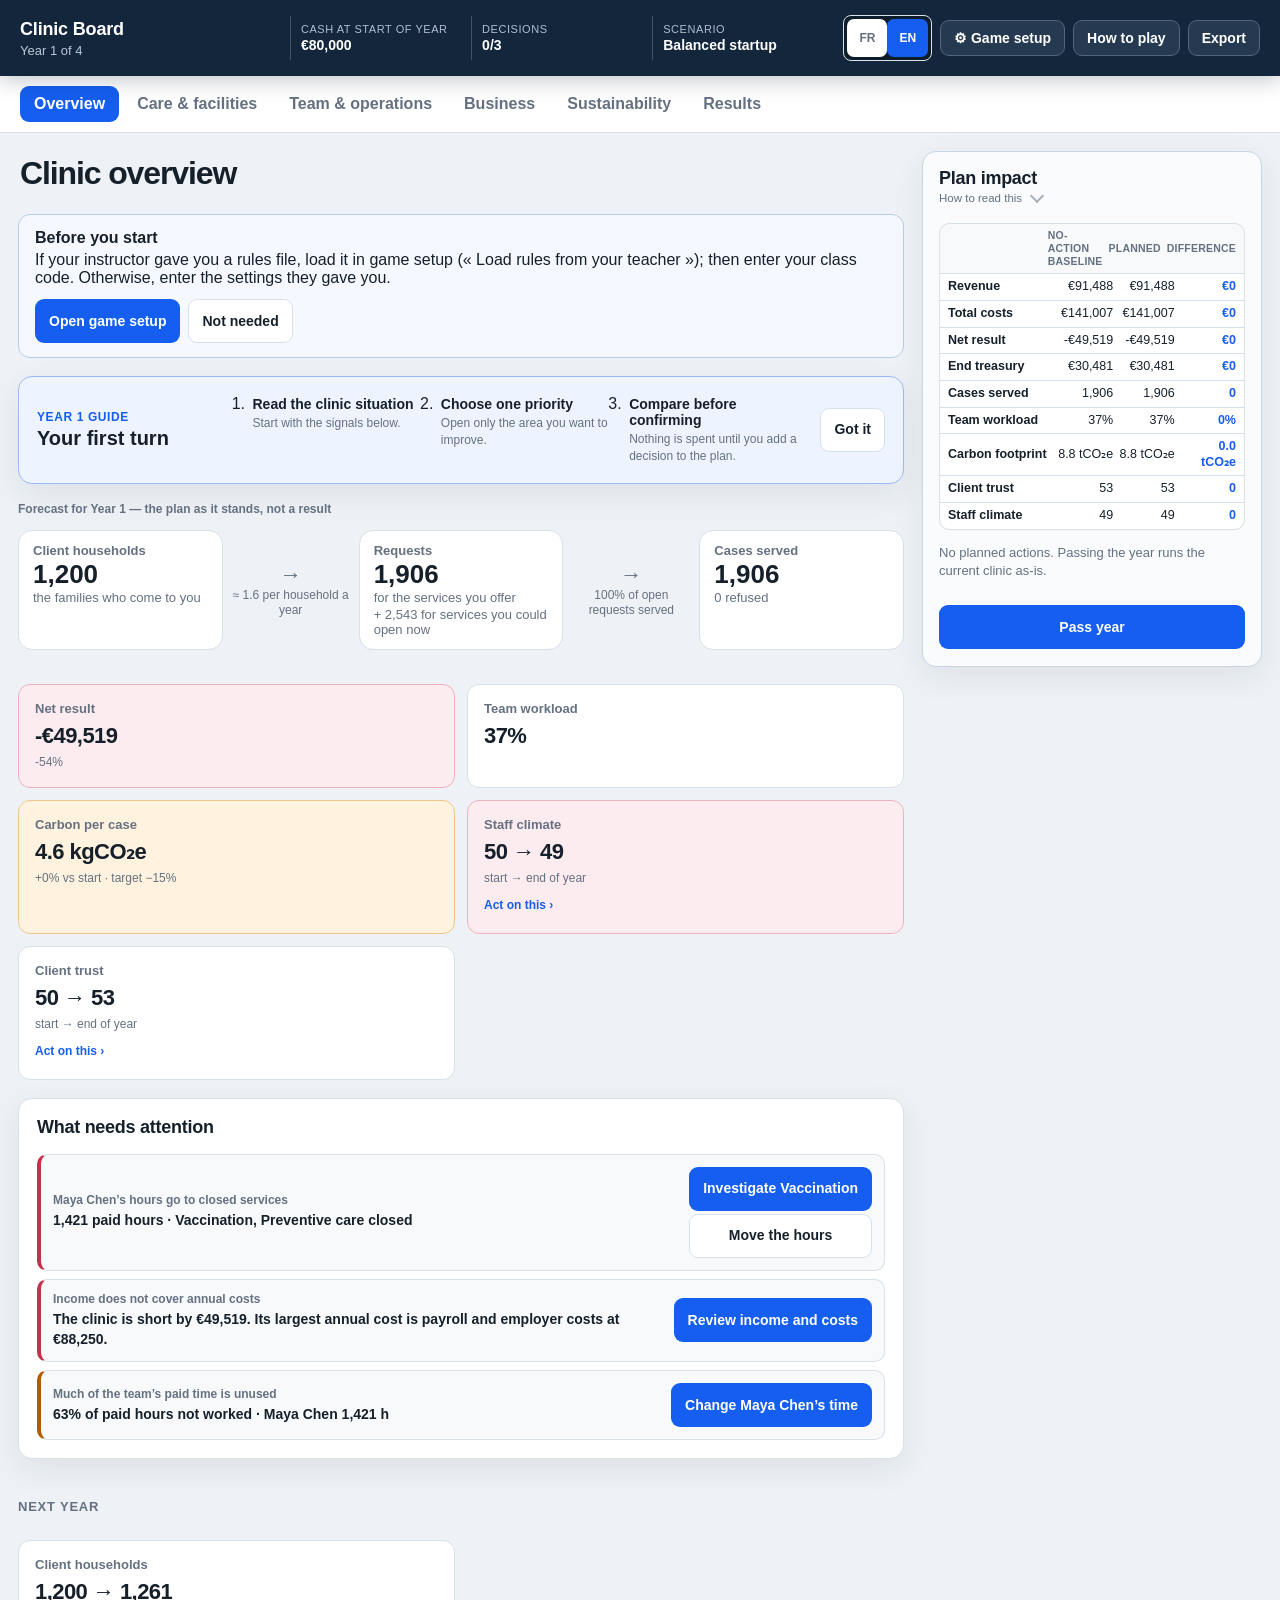
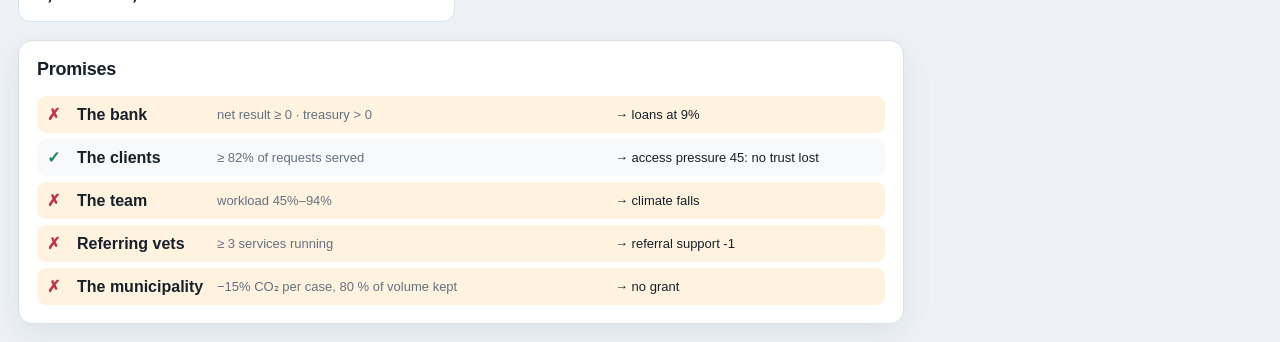
==== commit ff948386: "Add files via upload" ====
--- a/index.html
+++ b/index.html
@@ -5,13 +5,13 @@
     <meta name="viewport" content="width=device-width, initial-scale=1">
     <title>Veterinary Clinic Systems Simulation</title>
     <link rel="icon" href="data:,">
-    <link rel="stylesheet" href="styles.css">
+    <link rel="stylesheet" href="styles.css?v=022f7dd7">
   </head>
   <body>
     <main id="app" class="app"></main>
     <div id="announcer" class="sr-only" aria-live="polite" aria-atomic="true"></div>
-    <script src="i18n.js"></script>
-    <script src="data.js"></script>
-    <script src="app.js"></script>
+    <script src="i18n.js?v=2c19177a"></script>
+    <script src="data.js?v=34dafd43"></script>
+    <script src="app.js?v=5de0c175"></script>
   </body>
 </html>
--- a/styles.css
+++ b/styles.css
@@ -136,21 +136,69 @@
   box-shadow: var(--shadow);
 }
 .forecast-table { display: grid; gap: 1px; overflow: hidden; border: 1px solid var(--line); border-radius: 10px; background: var(--line); }
-.forecast-head, .forecast-row { display: grid; grid-template-columns: 1.3fr repeat(3, .75fr); gap: 8px; align-items: center; padding: 8px; background: #fff; }
-.forecast-head { color: var(--muted); background: var(--surface-soft); font-size: 12px; font-weight: 800; text-transform: uppercase; }
-.forecast-row { font-size: 13px; }
-.forecast-row strong { font-size: 13px; }
+.forecast-head, .forecast-row { display: grid; grid-template-columns: 1.35fr repeat(3, .72fr); gap: 6px; align-items: center; padding: 5px 8px; background: #fff; line-height: 1.25; }
+.forecast-head { color: var(--muted); background: var(--surface-soft); font-size: 10.5px; font-weight: 800; text-transform: uppercase; letter-spacing: .02em; }
+.forecast-row { font-size: 12.5px; }
+.forecast-row strong { font-size: 12.5px; font-weight: 600; }
 .forecast-row span, .forecast-row em { text-align: right; font-style: normal; }
 .forecast-row em { color: var(--primary); font-weight: 800; }
 .forecast-row.constraint { grid-template-columns: 1fr 1fr 1fr 24px; align-items: start; }
 .plan-actions { display: grid; gap: 7px; margin: 14px 0; }
 .plan-action { display: flex; justify-content: space-between; align-items: center; gap: 10px; padding: 9px 10px; border: 1px solid var(--line); border-radius: 9px; background: #fff; font-size: 12px; }
 .plan-action button { flex: 0 0 27px; width: 27px; height: 27px; border: 0; border-radius: 50%; color: var(--bad); background: var(--bad-soft); font-size: 18px; }
+.plan-action.free-action { border-style: dashed; background: var(--surface, #fbfbfb); }
+.plan-action small { display: block; color: var(--muted); font-weight: 400; font-size: 11px; }
+.metric-card .text-button { margin-top: 6px; font-size: 12px; }
+.hours-table.ledger [role="row"] { grid-template-columns: 1.4fr .6fr .9fr .9fr .8fr .8fr .8fr; }
+.hours-table.ledger [role="row"].total { border-top: 2px solid var(--line); font-weight: 700; }
+.hours-table.ledger [role="row"].ajustement { color: var(--muted); font-style: italic; }
+.note-repliee > summary { list-style: none; cursor: pointer; color: var(--muted); font-size: 11.5px; padding: 3px 0; }
+.note-repliee > summary::-webkit-details-marker { display: none; }
+.note-repliee p { margin: 4px 0 0; font-size: 11.5px; line-height: 1.45; color: var(--muted); }
+.export-choices.sauvegarde { border: 1px dashed var(--line); border-radius: 10px; padding: 10px; margin-bottom: 12px; }
+.bouton-fichier input[type="file"] { position: absolute; width: 1px; height: 1px; opacity: 0; }
+.bouton-fichier span { display: inline-block; cursor: pointer; }
+.heures-exactes { display: flex; align-items: baseline; gap: 7px; flex-wrap: wrap; margin: 2px 0 1px; }
+.heures-exactes input { width: 78px; min-height: 40px; padding: 6px 9px; font-size: 14px; font-weight: 700; text-align: right; border: 1px solid var(--line); border-radius: 8px; background: #fff; }
+.heures-exactes input:focus { outline: 2px solid var(--primary); outline-offset: 1px; }
+.heures-exactes span { color: var(--muted); font-size: 12px; }
+.reservation-note { margin: 6px 0 10px; font-size: 12.5px; line-height: 1.6; color: var(--muted); }
+.reservation-note strong { color: var(--text); }
+.reservation-note .text-button { margin-right: 8px; }
+.panel-note { margin: 10px 0 0; padding: 9px 11px; border-left: 3px solid var(--line); color: var(--muted); font-size: 12.5px; line-height: 1.45; }
+.prediction-ask { margin: 14px 0 4px; padding: 12px; border: 1px dashed var(--line); border-radius: 9px; }
+.prediction-ask small { display: block; margin-top: 6px; color: var(--muted); font-size: 12px; }
+.prediction-verdict { border-left: 5px solid var(--line); }
+.prediction-verdict.matched { border-left-color: var(--good, #2f6b4f); }
+.prediction-verdict.missed { border-left-color: var(--warn, #b4322a); }
+.prediction-verdict p { margin: 8px 0; }
+.prediction-verdict .arguable { padding: 10px 12px; border: 1px dashed var(--line); border-radius: 8px; font-size: 13.5px; line-height: 1.5; }
+.plan-frames { margin: 14px 0 0; padding: 0 12px 11px; border: 1px solid var(--line); border-radius: 10px; background: #fff; }
+.plan-frames > summary { list-style: none; cursor: pointer; padding: 10px 0; display: grid; grid-template-columns: minmax(0, 1fr) auto; grid-template-areas: "titre chevron" "note chevron"; align-items: center; gap: 2px 10px; font-size: 12px; }
+.plan-frames > summary::-webkit-details-marker { display: none; }
+.plan-frames > summary strong { grid-area: titre; }
+.plan-frames > summary span { grid-area: note; }
+.plan-frames > summary span { color: var(--muted); font-size: 11.5px; }
+.plan-frames.split > summary span { color: var(--bad, #b4322a); }
+.plan-frames.split { border-color: var(--warn, #b4322a); }
+.plan-frames h3 { margin: 0 0 9px; font-size: 13px; }
+.frame-row { display: grid; grid-template-columns: 1fr auto; gap: 2px 8px; padding: 6px 0; border-top: 1px solid var(--line); font-size: 12px; }
+.frame-row:first-of-type { border-top: 0; }
+.frame-row strong { font-weight: 700; }
+.frame-row em { grid-column: 1 / -1; font-style: normal; color: var(--muted); font-size: 11.5px; line-height: 1.4; }
+.frame-mark { font-weight: 700; font-size: 15px; line-height: 1; }
+.frame-row.better .frame-mark { color: var(--good, #2f6b4f); }
+.frame-row.worse .frame-mark { color: var(--bad, #b4322a); }
+.frame-row.flat .frame-mark { color: var(--muted); }
+.frame-note { margin: 9px 0 0; font-size: 11.5px; line-height: 1.5; color: var(--muted); }
+.plan-frames.split .frame-note { color: var(--text); }
 .pass-button { width: 100%; min-height: 44px; }
 .plan-footer { position: sticky; bottom: -16px; padding-top: 10px; padding-bottom: 1px; background: #f9fbfd; }
 .empty { margin: 0; color: var(--muted); font-size: 13px; line-height: 1.45; }
 
 .dashboard-grid { display: grid; grid-template-columns: repeat(3, minmax(0, 1fr)); gap: 12px; }
+/* Says which year the cards below belong to, and whether they are a forecast or an outcome. */
+.grille-note { margin: 0 0 -4px; color: var(--muted); font-size: 12px; font-weight: 700; }
 .metric-card { min-width: 0; padding: 16px; border: 1px solid var(--line); border-radius: 12px; background: var(--surface); }
 .metric-card > span { display: block; color: var(--muted); font-size: 13px; font-weight: 700; }
 .metric-card > strong { display: block; margin-top: 7px; overflow-wrap: anywhere; font-size: 22px; letter-spacing: -.025em; }
@@ -169,13 +217,13 @@
 .check-line { display: flex; flex-direction: row; align-items: center; min-height: 38px; }
 .check-line input { width: 18px; min-height: auto; height: 18px; }
 
-.scenario-grid, .choice-grid, .service-grid, .staff-grid, .candidate-grid, .facility-grid { display: grid; grid-template-columns: repeat(3, minmax(0, 1fr)); gap: 12px; }
+.scenario-grid, .choice-grid, .service-grid, .staff-grid, .candidate-grid { display: grid; grid-template-columns: repeat(3, minmax(0, 1fr)); gap: 12px; }
 .choice-grid.compact { grid-template-columns: repeat(3, minmax(0, 1fr)); }
-.choice-card, .service-card, .staff-card, .facility-card { display: flex; flex-direction: column; gap: 10px; min-width: 0; padding: 15px; border: 1px solid var(--line); border-radius: 12px; background: var(--surface-soft); }
+.choice-card, .service-card, .staff-card { display: flex; flex-direction: column; gap: 10px; min-width: 0; padding: 15px; border: 1px solid var(--line); border-radius: 12px; background: var(--surface-soft); }
 .choice-card.selected { border-color: #8eb3fa; background: #edf4ff; }
-.choice-card h3, .choice-card h4, .staff-card h3, .facility-card h3 { margin: 0; font-size: 15px; }
-.choice-card p, .facility-card p, .service-card p { margin: 0; color: var(--muted); font-size: 14px; line-height: 1.45; }
-.choice-card small, .facility-card small { display: block; color: var(--muted); font-size: 12px; line-height: 1.45; }
+.choice-card h3, .choice-card h4, .staff-card h3 { margin: 0; font-size: 15px; }
+.choice-card p, .service-card p { margin: 0; color: var(--muted); font-size: 14px; line-height: 1.45; }
+.choice-card small { display: block; color: var(--muted); font-size: 12px; line-height: 1.45; }
 .choice-card .button { align-self: flex-start; margin-top: auto; }
 
 .goals { display: grid; gap: 7px; }
@@ -208,7 +256,7 @@
 
 .service-grid { grid-template-columns: repeat(2, minmax(0, 1fr)); }
 .service-card.open { border-color: #97baf7; background: #f6f9ff; }
-.service-head, .staff-head, .facility-head { display: flex; justify-content: space-between; align-items: flex-start; gap: 12px; }
+.service-head, .staff-head { display: flex; justify-content: space-between; align-items: flex-start; gap: 12px; }
 .service-head h2 { margin: 3px 0 0; font-size: 17px; }
 .service-head > div > span { color: var(--muted); font-size: 10px; font-weight: 800; text-transform: uppercase; letter-spacing: .05em; }
 .status { padding: 4px 7px; border-radius: 99px; font-size: 10px; font-weight: 900; text-transform: uppercase; }
@@ -234,9 +282,7 @@
 .feature-row h3, .feature-row p { margin: 0; }
 .feature-row p { margin-top: 4px; color: var(--muted); font-size: 12px; line-height: 1.45; }
 .feature-row small { display: block; margin-top: 5px; color: var(--muted); }
-.facility-grid { grid-template-columns: repeat(3, minmax(0, 1fr)); }
-.facility-head strong { display: grid; place-items: center; min-width: 30px; height: 30px; border-radius: 50%; color: #fff; background: var(--primary); }
-.facility-head span { color: var(--muted); font-size: 10px; }
+.facility-head strong { min-width: 0; font-size: 15px; line-height: 1.3; overflow-wrap: anywhere; }
 
 .strategy-groups { display: grid; gap: 18px; }
 .strategy-group { display: grid; gap: 8px; }
@@ -266,6 +312,10 @@
 .end-symbol { display: grid; place-items: center; width: 64px; height: 64px; margin: 0 auto 12px; border-radius: 50%; font-size: 32px; font-weight: 900; }
 .end-symbol.good { color: var(--good); background: var(--good-soft); }
 .end-symbol.bad { color: var(--bad); background: var(--bad-soft); }
+.end-symbol.warn { color: var(--warn); background: var(--warn-soft); }
+.end-treasury { margin: 0 0 4px; font-size: 16px; }
+.end-treasury.warn strong { color: var(--warn); }
+.end-treasury.bad strong { color: var(--bad); }
 .goal-summary { display: grid; gap: 6px; margin: 16px 0; text-align: left; }
 .goal-summary span { padding: 8px; border-radius: 7px; }
 .goal-summary span.good { color: var(--good); background: var(--good-soft); }
@@ -287,6 +337,8 @@
 .beginner-guide li strong { font-size: 14px; }
 .beginner-guide li span { margin-top: 3px; color: var(--muted); font-size: 12px; line-height: 1.4; }
 .dashboard-grid.compact-four { grid-template-columns: repeat(4, minmax(0, 1fr)); }
+.dashboard-grid.compact-five { grid-template-columns: repeat(5, minmax(0, 1fr)); }
+.dashboard-grid.compact-three { grid-template-columns: repeat(3, minmax(0, 1fr)); }
 .settings-details > summary, .methodology > summary { cursor: pointer; font-weight: 800; }
 .settings-details[open] > summary, .methodology[open] > summary { margin-bottom: 18px; }
 .settings-details .rules-grid { grid-template-columns: repeat(3, minmax(130px, 1fr)) auto; }
@@ -360,6 +412,10 @@
 .requirement-list > div { display: flex; justify-content: space-between; align-items: center; gap: 8px; }
 .requirement-list .text-button { flex: 0 0 auto; font-size: 12px; }
 .ready-note { padding: 9px; border-radius: 8px; color: var(--good) !important; background: var(--good-soft); font-weight: 800; }
+.choice-card.is-target { border-color: var(--primary); box-shadow: 0 0 0 2px color-mix(in srgb, var(--primary) 25%, transparent); }
+.choice-card.is-target > h3::after { content: "◂"; margin-left: 8px; color: var(--primary); }
+.preview-label { margin: 10px 0 4px; color: var(--muted); font-size: 11px; font-weight: 850; text-transform: uppercase; letter-spacing: .07em; }
+.preview-label:first-child { margin-top: 2px; }
 .consequence-grid { display: grid; grid-template-columns: repeat(2, minmax(0, 1fr)); gap: 8px; margin: 3px 0; }
 .consequence-grid > div { min-width: 0; padding: 8px; border: 1px solid var(--line); border-radius: 8px; background: var(--surface-soft); }
 .consequence-grid span, .consequence-grid strong, .consequence-grid em { display: block; overflow-wrap: anywhere; }
@@ -387,8 +443,8 @@
 .hour-signals p { display: flex; align-items: flex-start; gap: 9px; margin: 0; padding: 11px 13px; border: 1px solid #e7c188; border-radius: 9px; background: var(--warn-soft); font-size: 14px; line-height: 1.45; }
 .hour-signals span { color: var(--warn); font-weight: 900; }
 .allocation-editor { display: grid; gap: 16px; min-width: 0; }
+.callout.closed-hours { border-left-color: var(--warn); background: var(--warn-soft); }
 .callout { margin: 0; padding: 12px; border-left: 4px solid var(--primary); border-radius: 6px; color: var(--text) !important; background: #edf4ff; font-weight: 700; }
-.mini-hours { display: grid; grid-template-columns: repeat(4, minmax(0, 1fr)); gap: 8px; }
 .mini-hours > div { padding: 10px; border: 1px solid var(--line); border-radius: 9px; background: var(--surface-soft); }
 .mini-hours span, .mini-hours strong { display: block; overflow-wrap: anywhere; }
 .mini-hours span { color: var(--muted); font-size: 12px; }
@@ -400,7 +456,13 @@
 .allocation-rows article > div:first-child { display: grid; gap: 3px; min-width: 0; }
 .allocation-rows small { color: var(--muted); font-size: 12px; }
 .qualification-warning { color: var(--warn); font-size: 12px; font-weight: 800; }
-.stepper { display: grid; grid-template-columns: 40px 58px 40px 36px; align-items: center; gap: 5px; }
+.stepper { display: grid; grid-template-columns: 40px minmax(74px, auto) 40px 36px; align-items: center; gap: 5px; }
+/* Hours are the only unit on a row, so the figure between the buttons is the field itself. A
+   percentage here could not add up: three rows of a third printed 33% each against a total of 100%. */
+.pas-heures { display: flex; align-items: baseline; justify-content: center; gap: 3px; }
+.pas-heures input { width: 100%; min-width: 0; min-height: 40px; padding: 6px 7px; border: 1px solid var(--line); border-radius: 8px; background: #fff; font-size: 14px; font-weight: 850; text-align: right; }
+.pas-heures input:focus { outline: 2px solid var(--primary); outline-offset: 1px; }
+.pas-heures em { color: var(--muted); font-size: 12px; font-style: normal; font-weight: 700; }
 .stepper button { min-width: 36px; min-height: 40px; border: 1px solid var(--line); border-radius: 8px; color: var(--primary); background: #fff; font-size: 20px; font-weight: 800; }
 .stepper output { text-align: center; font-size: 14px; font-weight: 850; }
 .stepper .remove-allocation { color: var(--bad); }
@@ -432,18 +494,105 @@
 .selected-service .service-stats > div { display: grid; gap: 4px; padding: 10px; border-radius: 8px; background: var(--surface-soft); }
 .selected-service .service-stats span { padding: 0; background: none; font-size: 12px; }
 .selected-service .service-stats strong { font-size: 14px; }
+.service-time-note { margin: 0; color: var(--muted); font-size: 13px; line-height: 1.5; }
+.lasts { display: block; margin: 2px 0 4px; color: var(--muted); font-size: 11px; font-weight: 800; letter-spacing: .05em; text-transform: uppercase; }
 .help-example ol { display: grid; gap: 8px; margin: 8px 0 14px; padding-left: 22px; color: var(--muted); line-height: 1.5; }
 .help-glossary { display: grid; gap: 8px; margin: 0; }
 .help-glossary div { display: grid; grid-template-columns: minmax(130px, .35fr) 1fr; gap: 12px; }
 .help-glossary dt { font-weight: 800; }
 .help-glossary dd { margin: 0; color: var(--muted); line-height: 1.45; }
 
+.allocation-total.idle { background: var(--warn-soft); }
+.allocation-total.overtime { background: var(--bad-soft); }
+.allocation-total .total-heures { color: var(--muted); font-size: 12px; font-weight: 700; }
+/* The bar runs to 130%, the overtime ceiling, so full-time sits at 100/130 of its width. Without
+   the mark a bar three quarters full reads as three quarters booked. */
+.allocation-total.marque-cent .meter { position: relative; overflow: visible; }
+.allocation-total.marque-cent .meter i { border-radius: 99px; }
+.allocation-total.marque-cent .meter::after { content: ""; position: absolute; top: -3px; bottom: -3px; left: 76.92%; width: 2px; border-radius: 2px; background: var(--text); opacity: .45; }
+.hours-flow { margin: 0; color: var(--muted); font-size: 13px; line-height: 1.5; overflow-wrap: anywhere; }
+.staff-zone { margin: 0; font-size: 12px; font-weight: 700; }
+.staff-zone.good { color: var(--good); }
+.staff-zone.warn { color: var(--warn); }
+.staff-zone.bad { color: var(--bad); }
+.panel-links { display: flex; flex-wrap: wrap; gap: 4px 14px; }
+.table-scroll { max-width: 100%; overflow-x: auto; border: 1px solid var(--line); border-radius: 10px; }
+.capability-table { width: 100%; border-collapse: collapse; font-size: 12px; }
+.capability-table th, .capability-table td { padding: 8px; border-bottom: 1px solid var(--line); text-align: left; vertical-align: top; }
+.capability-table thead th { background: var(--surface-soft); white-space: nowrap; }
+.capability-table th small, .capability-table td small { display: block; margin-top: 2px; color: var(--muted); font-weight: 500; }
+.capability-table .text-button { padding: 0; font-size: 12px; text-align: left; }
+.cap-yes { color: var(--good); font-weight: 700; }
+.cap-train, .cap-train .text-button { color: var(--warn); }
+.cap-none { color: var(--muted); }
+.cap-legend { display: flex; flex-wrap: wrap; gap: 6px 14px; margin: 0; font-size: 12px; }
+.who-can { margin: 0; font-size: 13px; line-height: 1.5; }
+.pace-options { display: grid; gap: 8px; }
+.pace-options h4 { margin: 4px 0 0; font-size: 14px; }
+.pace-options article { display: grid; grid-template-columns: minmax(0, 1fr) auto; align-items: center; gap: 10px; padding: 10px; border: 1px solid var(--line); border-radius: 10px; }
+.pace-options article.current { border-color: var(--primary); background: #f5f8ff; }
+.pace-options p { margin: 2px 0 0; color: var(--muted); font-size: 12px; }
+
+.signal-actions { display: flex; flex-wrap: wrap; gap: 8px; }
+.command-metrics .at-limit strong { color: var(--warn); }
+.in-plan { align-self: center; color: var(--good); font-size: 14px; font-weight: 800; }
+.limit-button { border-color: var(--warn); color: var(--warn); }
+.breadcrumb { overflow-wrap: anywhere; display: inline-flex; align-items: center; gap: 6px; padding: 0; border: 0; background: none; cursor: pointer; color: var(--muted); font: inherit; font-size: 12px; font-weight: 850; text-transform: uppercase; letter-spacing: .08em; text-align: left; }
+.breadcrumb::before { content: "‹"; font-size: 15px; line-height: 1; }
+.breadcrumb:hover, .breadcrumb:focus-visible { color: var(--primary); text-decoration: underline; }
+.drawer-tabs { display: flex; flex-wrap: wrap; gap: 6px; margin-bottom: 14px; padding-bottom: 10px; border-bottom: 1px solid var(--line); }
+.drawer-tabs button { min-height: 40px; padding: 8px 14px; border: 1px solid var(--line); border-radius: 99px; background: #fff; font: inherit; font-weight: 700; cursor: pointer; }
+.drawer-tabs button.active { border-color: var(--primary); color: #fff; background: var(--primary); }
+.service-list { display: grid; gap: 14px; }
+.service-family { display: grid; gap: 6px; }
+.service-family h3 { margin: 0; color: var(--muted); font-size: 12px; letter-spacing: .04em; text-transform: uppercase; }
+.service-family h3 small { font-weight: 500; text-transform: none; }
+.service-row { display: grid; grid-template-columns: minmax(0, 1.4fr) auto minmax(0, .8fr) minmax(0, .6fr) auto; align-items: center; gap: 10px; width: 100%; min-height: 48px; padding: 10px 12px; border: 1px solid var(--line); border-radius: 10px; background: #fff; color: inherit; font: inherit; text-align: left; cursor: pointer; }
+.service-row.open { border-color: var(--primary); background: #f5f8ff; }
+.service-row span { color: var(--muted); font-size: 13px; }
+.next-service { justify-self: start; }
+.summary-list article .text-button { justify-self: end; }
+.setup-banner { display: flex; flex-wrap: wrap; align-items: center; justify-content: space-between; gap: 12px; padding: 14px 16px; border: 1px solid #b8ccec; border-radius: 12px; background: #f5f8ff; }
+.setup-banner > div:first-child { display: grid; gap: 4px; }
+.last-year { margin: 0; color: var(--muted); font-size: 14px; }
+.next-year { display: flex; justify-content: flex-end; }
+.pass-check ul { margin: 0; padding-left: 20px; line-height: 1.6; }
+.pass-check h3 { margin: 12px 0 4px; font-size: 15px; }
+.pass-warnings li { color: var(--bad); }
+.setup-note { margin: 10px 0 14px; color: var(--muted); font-size: 13px; line-height: 1.5; }
+.setup-fields { display: grid; grid-template-columns: repeat(auto-fit, minmax(190px, 1fr)); align-items: start; gap: 14px; }
+.setup-fields label { gap: 5px; }
+.setup-fields small { color: var(--muted); font-size: 12px; font-weight: 600; line-height: 1.4; }
+.setup-actions { display: flex; justify-content: flex-end; margin-top: 4px; }
+.cash-fields { display: grid; grid-template-columns: repeat(auto-fit, minmax(190px, 1fr)); align-items: end; gap: 12px; }
+.cash-adjuster { display: grid; gap: 8px; margin-top: 14px; padding: 12px; border: 1px dashed var(--line); border-radius: 10px; background: var(--surface-soft); }
+.cash-adjuster h3, .cash-adjuster p { margin: 0; }
+.cash-adjuster p { color: var(--muted); font-size: 13px; }
+.cash-log { display: grid; gap: 4px; margin: 6px 0 0; padding-left: 18px; font-size: 13px; }
+.setup-record summary { cursor: pointer; font-weight: 700; }
+.facility-list { display: grid; grid-template-columns: repeat(auto-fill, minmax(min(100%, 240px), 1fr)); gap: 10px; }
+.facility-list article { display: grid; gap: 7px; padding: 12px; border: 1px solid var(--line); border-radius: 10px; background: #fff; }
+.facility-list article.full { border-color: #edb3bd; background: var(--bad-soft); }
+.facility-list small { color: var(--muted); font-size: 12px; }
+.facility-list p { margin: 0; font-size: 13px; }
+.facility-head { display: flex; flex-wrap: wrap; align-items: center; gap: 6px 10px; }
+.facility-head > span:last-child { margin-left: auto; color: var(--muted); font-size: 12px; font-variant-numeric: tabular-nums; white-space: nowrap; }
+.badge { padding: 2px 8px; border-radius: 99px; font-size: 11px; font-weight: 800; }
+.badge.bad { color: #fff; background: var(--bad); }
+.no-effect, .disabled-note { margin: 0; padding: 9px 11px; border-radius: 9px; color: #5a4300; background: var(--warn-soft); font-size: 13px; line-height: 1.45; }
+.why-grid { display: grid; grid-template-columns: repeat(auto-fit, minmax(min(100%, 220px), 1fr)); gap: 10px; }
+.why-grid article { display: grid; gap: 6px; align-content: start; padding: 12px; border: 1px solid var(--line); border-radius: 10px; background: var(--surface-soft); }
+.why-grid h3 { margin: 0; font-size: 13px; color: var(--muted); }
+.why-grid strong { font-size: 18px; }
+.why-grid ul { display: grid; gap: 5px; margin: 0; padding: 0; list-style: none; font-size: 13px; }
+.why-grid li { display: flex; justify-content: space-between; gap: 10px; }
+.why-grid em { font-style: normal; font-weight: 700; white-space: nowrap; }
+
 @media (max-width: 1280px) {
   .workspace { grid-template-columns: minmax(0, 1fr) 340px; }
   .candidate-grid { grid-template-columns: repeat(2, minmax(0, 1fr)); }
   .rules-grid { grid-template-columns: repeat(3, minmax(130px, 1fr)); }
-  .facility-grid { grid-template-columns: repeat(2, minmax(0, 1fr)); }
-  .dashboard-grid.compact-four { grid-template-columns: repeat(2, minmax(0, 1fr)); }
+  .dashboard-grid.compact-four, .dashboard-grid.compact-five, .dashboard-grid.compact-three { grid-template-columns: repeat(2, minmax(0, 1fr)); }
 }
 
 @media (max-width: 1000px) {
@@ -475,7 +624,7 @@
   .page, .workspace { gap: 12px; }
   .card-section { padding: 14px; }
   .hide-small { display: none !important; }
-  .dashboard-grid, .scenario-grid, .choice-grid, .service-grid, .staff-grid, .candidate-grid, .facility-grid, .two-column, .price-grid, .ledger-grid, .signal-grid, .reflection-grid { grid-template-columns: 1fr; }
+  .dashboard-grid, .scenario-grid, .choice-grid, .service-grid, .staff-grid, .candidate-grid, .two-column, .price-grid, .ledger-grid, .signal-grid, .reflection-grid { grid-template-columns: 1fr; }
   .reflection-grid label:first-child { grid-column: auto; }
   .choice-grid.compact { grid-template-columns: 1fr; }
   .rules-grid { grid-template-columns: 1fr 1fr; }
@@ -524,6 +673,9 @@
   .help-glossary div { grid-template-columns: 1fr; gap: 3px; }
   .settings-details .rules-grid, .mini-hours, .export-choices, .add-allocation { grid-template-columns: 1fr; }
   .allocation-rows article { grid-template-columns: 1fr; }
+  .pace-options article { grid-template-columns: 1fr; }
+  .service-row { grid-template-columns: minmax(0, 1fr) auto auto; }
+  .service-row span { display: none; }
   .stepper { grid-template-columns: 44px 1fr 44px 40px; width: 100%; }
   .hours-table { border: 0; background: transparent; gap: 8px; }
   .hours-table > div { grid-template-columns: repeat(2, minmax(0, 1fr)); gap: 5px 10px; border: 1px solid var(--line); border-radius: 9px; font-size: 12px; }
@@ -533,3 +685,322 @@
 @media (prefers-reduced-motion: reduce) {
   *, *::before, *::after { scroll-behavior: auto !important; transition: none !important; animation: none !important; }
 }
+
+/* « Ceci s'ouvre » doit se voir. Un seul chevron pour tous les dépliants, qui pivote à
+   l'ouverture et laisse une cible de clic franche. */
+.note-repliee > summary, .plan-frames > summary, .methodology > summary, .setup-record > summary, .settings-details > summary, .history-accordions summary {
+  position: relative; padding-right: 26px;
+}
+.note-repliee > summary::after, .plan-frames > summary::after, .methodology > summary::after,
+.setup-record > summary::after, .settings-details > summary::after, .history-accordions summary::after {
+  content: ""; position: absolute; right: 6px; top: 50%; width: 8px; height: 8px;
+  border-right: 2px solid currentColor; border-bottom: 2px solid currentColor;
+  transform: translateY(-70%) rotate(45deg); opacity: .55; transition: transform .15s ease;
+}
+.plan-frames > summary::after { grid-area: chevron; }
+details[open] > summary::after { transform: translateY(-30%) rotate(225deg); }
+.note-repliee > summary:hover::after, .plan-frames > summary:hover::after { opacity: 1; }
+.plan-frames > summary:focus-visible, .note-repliee > summary:focus-visible { outline: 2px solid var(--primary); outline-offset: 2px; border-radius: 6px; }
+
+.regle-affectation { margin: 0 0 2px; }
+.regle-affectation > summary { font-weight: 700; color: var(--text); font-size: 12.5px; }
+.regle-affectation p { margin: 6px 0 0; font-size: 12.5px; line-height: 1.5; color: var(--muted); }
+
+/* A price above what clients accept: the warning sits on the line that explains it. */
+.price-editor .warn-text { color: var(--warn); font-weight: 600; }
+
+/* ---------- Households → requests → cases served: one flow, read left to right ---------- */
+.flow-strip { display: grid; grid-template-columns: 1fr auto 1fr auto 1fr; align-items: stretch; gap: 8px; margin: 0 0 16px; }
+.flow-step { background: var(--surface); border: 1px solid var(--line); border-radius: var(--radius); padding: 12px 14px; display: flex; flex-direction: column; gap: 2px; }
+.flow-step > span { font-size: 13px; color: var(--muted); font-weight: 700; }
+.flow-step strong { font-size: 26px; line-height: 1.1; }
+.flow-step em { font-style: normal; font-size: 13px; color: var(--muted); }
+.flow-step.warn { border-color: #f0c68b; background: var(--warn-soft); }
+.flow-arrow { display: flex; flex-direction: column; justify-content: center; align-items: center; font-size: 22px; color: var(--muted); max-width: 120px; text-align: center; }
+.flow-arrow small { font-size: 12px; line-height: 1.25; }
+
+/* ---------- The year's signals: cause → effect, and where to act ---------- */
+.signal-lines { list-style: none; margin: 0; padding: 0; display: grid; gap: 6px; }
+.signal-lines li { display: grid; grid-template-columns: minmax(0, 1fr) auto minmax(0, 1.3fr) auto; gap: 10px; align-items: baseline; padding: 9px 12px; border-radius: 9px; background: var(--surface-soft); border-left: 3px solid var(--line); }
+.signal-lines li.bad { border-left-color: var(--bad); }
+.signal-lines li.warn { border-left-color: var(--warn); }
+.signal-lines li.good { border-left-color: var(--good); }
+.signal-cause { font-weight: 600; }
+.signal-arrow { color: var(--muted); }
+
+/* ---------- Promises: who reacts, the record so far, and what follows ---------- */
+.engagement-rows { display: grid; gap: 6px; }
+.engagement-row { display: grid; grid-template-columns: 20px 130px 1fr minmax(160px, 260px); gap: 10px; align-items: center; padding: 9px 10px; border-radius: 9px; background: var(--surface-soft); }
+.engagement-row.ko { background: var(--warn-soft); }
+.engagement-promise { font-size: 13px; color: var(--muted); }
+.engagement-track { display: flex; gap: 3px; }
+.engagement-track i { font-style: normal; width: 20px; height: 20px; border-radius: 4px; display: grid; place-items: center; font-size: 12px; background: var(--surface); color: var(--muted); }
+.engagement-track i.ok { color: var(--good); }
+.engagement-track i.ko { color: var(--bad); }
+.engagement-track i.now { outline: 2px solid var(--primary); }
+.engagement-next { font-size: 13px; }
+.engagement-mark { font-weight: 700; }
+.engagement-row.ok .engagement-mark { color: var(--good); }
+.engagement-row.ko .engagement-mark { color: var(--bad); }
+.engagement-row.end { grid-template-columns: 130px 1fr; }
+.bank-standing { margin-bottom: 12px; }
+
+@media (max-width: 760px) {
+  .flow-strip { grid-template-columns: 1fr; }
+  .flow-arrow { flex-direction: row; gap: 8px; max-width: none; font-size: 18px; }
+  .engagement-row { grid-template-columns: 20px 1fr; }
+  .engagement-promise, .engagement-next { grid-column: 2; }
+  .signal-lines li { grid-template-columns: 1fr auto; }
+  .signal-arrow { display: none; }
+  .signal-effect { grid-column: 1; }
+}
+
+/* ---------- Where the hours went: one bar, one ruler, a mark at the hours available ---------- */
+.hour-bar { margin: 10px 0 4px; }
+.hb-track { position: relative; display: flex; height: 12px; border-radius: 6px; background: var(--surface-soft); overflow: visible; }
+.hb-seg { display: block; height: 100%; }
+.hb-seg:first-child { border-radius: 6px 0 0 6px; }
+.hb-seg:last-of-type { border-radius: 0 6px 6px 0; }
+.hb-worked { background: var(--primary); }
+.hb-over { background: var(--bad); }
+.hb-lost { background: repeating-linear-gradient(135deg, var(--warn) 0 4px, var(--warn-soft) 4px 8px); }
+.hb-lost-1 { background: repeating-linear-gradient(135deg, var(--muted) 0 4px, var(--surface-soft) 4px 8px); }
+.hb-lost-2 { background: repeating-linear-gradient(45deg, var(--muted) 0 3px, var(--surface-soft) 3px 7px); }
+.hb-free { background: transparent; box-shadow: inset 0 0 0 1px var(--line); }
+.hb-mark { position: absolute; top: -5px; bottom: -5px; width: 2px; margin-left: -1px; background: var(--text); }
+.hb-mark em { position: absolute; top: -17px; left: 50%; transform: translateX(-50%); font-style: normal; font-size: 11px; color: var(--muted); white-space: nowrap; }
+.hour-bar .hb-track { margin-top: 18px; }
+.hb-legend { list-style: none; display: flex; flex-wrap: wrap; gap: 4px 14px; margin: 8px 0 0; padding: 0; font-size: 12.5px; color: var(--muted); }
+.hb-legend li { display: flex; align-items: center; gap: 5px; }
+.hb-legend b { display: inline-block; width: 12px; height: 10px; border-radius: 2px; }
+.hb-legend strong { color: var(--text); font-variant-numeric: tabular-nums; }
+.hb-legend .text-button { font-size: inherit; padding: 0; }
+.constraint-badge { display: inline-flex; align-items: baseline; gap: 8px; margin: 0 0 12px; padding: 6px 12px; border-radius: 999px; border: 1px solid var(--warn); background: var(--warn-soft); font: inherit; color: var(--text); cursor: pointer; }
+p.constraint-badge { cursor: default; }
+.constraint-badge span { font-size: 11px; text-transform: uppercase; letter-spacing: .04em; color: var(--muted); }
+.cause-tag { display: inline-block; align-self: flex-start; width: fit-content; margin-left: 6px; padding: 1px 8px; border-radius: 999px; background: var(--warn-soft); border: 1px solid var(--warn); font-size: 12px; font-weight: 600; color: var(--text); white-space: nowrap; }
+.draft-delta { display: flex; flex-wrap: wrap; gap: 4px 18px; margin: 8px 0 0; font-size: 14px; }
+.draft-delta strong { font-variant-numeric: tabular-nums; }
+.dashboard-grid.compact-two { grid-template-columns: repeat(2, minmax(0, 1fr)); }
+@media (max-width: 560px) { .dashboard-grid.compact-two { grid-template-columns: minmax(0, 1fr); } }
+.staff-workload { display: flex; flex-direction: column; align-items: flex-end; line-height: 1.1; }
+.staff-workload small { font-size: 11px; font-weight: 500; color: var(--muted); }
+.mobile-plan-toggle em { font-style: normal; color: var(--muted); }
+.choice-card.current { border-style: dashed; background: var(--surface-soft); }
+.choice-card.current h3 .badge, .drawer-cards h3 .badge { margin-left: 6px; font-size: 12px; vertical-align: middle; }
+.needs { margin: 8px 0 0; display: grid; gap: 4px; }
+.needs p { margin: 0; display: flex; flex-wrap: wrap; align-items: center; gap: 4px 6px; font-size: 13px; }
+.needs strong { margin-right: 2px; }
+.need-tag { display: inline-block; padding: 1px 8px; border-radius: 999px; border: 1px solid var(--bad); color: var(--bad); background: var(--surface); font-size: 12px; font-weight: 600; }
+.money-bar { display: grid; gap: 6px; }
+.mb-row { display: grid; grid-template-columns: 92px minmax(0, 1fr); align-items: center; gap: 10px; }
+.mb-label { font-size: 12px; color: var(--muted); text-align: right; }
+.mb-track { position: relative; display: flex; height: 40px; }
+.mb-seg { position: relative; height: 100%; overflow: hidden; border-right: 2px solid var(--surface); }
+.mb-seg em { position: absolute; inset: 4px 6px; font-style: normal; font-size: 11.5px; line-height: 1.2; color: #fff; white-space: nowrap; overflow: hidden; text-overflow: ellipsis; }
+.mb-seg em b { display: block; font-size: 13px; }
+.mb-seg.narrow em { display: none; }
+.mb-rev { background: var(--primary); border-radius: 6px; }
+.mb-var { background: var(--warn); border-radius: 6px 0 0 6px; }
+.mb-fixed { background: #5b6b80; }
+.mb-tax { background: repeating-linear-gradient(135deg, #5b6b80 0 4px, #8b98a9 4px 8px); }
+/* Paid once: a purchase, a fit-out, a training — never a fixed cost. */
+.mb-once { background: #a8763e; }
+.mb-result { background: var(--good); border-radius: 0 6px 6px 0; }
+.hb-legend b.mb-var, .hb-legend b.mb-fixed, .hb-legend b.mb-once, .hb-legend b.mb-tax, .hb-legend b.mb-result { border-radius: 2px; }
+.mb-loss { position: absolute; top: 0; bottom: 0; background: repeating-linear-gradient(135deg, var(--bad) 0 5px, transparent 5px 10px); border: 2px solid var(--bad); border-radius: 0 6px 6px 0; }
+.mb-loss em { position: absolute; top: 100%; right: 0; margin-top: 2px; font-style: normal; font-size: 12px; font-weight: 700; color: var(--bad); white-space: nowrap; }
+.mb-bracket-track { height: 30px; }
+.mb-bracket { position: absolute; top: 2px; height: 8px; border: 2px solid var(--text); border-top: 0; border-radius: 0 0 4px 4px; }
+.mb-bracket em { position: absolute; top: 10px; left: 50%; transform: translateX(-50%); font-style: normal; font-size: 12px; white-space: nowrap; }
+@media (max-width: 560px) { .mb-row { grid-template-columns: 1fr; } .mb-label { text-align: left; } }
+.compare-options { width: 100%; border-collapse: collapse; margin: 10px 0 4px; font-size: 14px; font-variant-numeric: tabular-nums; }
+.compare-options th, .compare-options td { padding: 6px 8px; text-align: right; border-bottom: 1px solid var(--line); }
+.compare-options thead th { font-size: 13px; color: var(--muted); }
+.compare-options tbody th { text-align: left; font-weight: 600; }
+.compare-options tfoot td { border-bottom: 0; vertical-align: top; text-align: right; }
+.compare-options tfoot .button { margin-top: 4px; white-space: normal; width: 100%; padding-left: 8px; padding-right: 8px; font-size: 13px; }
+.compare-options { table-layout: fixed; }
+.compare-options tbody th, .compare-options tfoot th { width: 30%; }
+.compare-options .lasts { display: block; }
+.price-scale { position: relative; height: 8px; margin: 20px 0 8px; border-radius: 4px; background: var(--surface-soft); box-shadow: inset 0 0 0 1px var(--line); }
+.ps-over { position: absolute; top: 0; bottom: 0; right: 0; background: var(--warn-soft); border-radius: 0 4px 4px 0; }
+.ps-accepted { position: absolute; top: -4px; bottom: -4px; width: 2px; margin-left: -1px; background: var(--text); }
+.ps-price { position: absolute; top: 50%; width: 12px; height: 12px; margin: -6px 0 0 -6px; border-radius: 50%; background: var(--primary); }
+.ps-price.over { background: var(--warn); }
+.ps-price em { position: absolute; bottom: 12px; left: 50%; transform: translateX(-50%); font-style: normal; font-size: 11px; color: var(--muted); white-space: nowrap; }
+.hb-mark.end em { left: auto; right: 0; transform: none; }
+.ps-band { position: absolute; top: 0; bottom: 0; background: repeating-linear-gradient(135deg, var(--line) 0 3px, transparent 3px 6px); }
+.ps-price.maybe { background: var(--muted); }
+.delta-list { grid-template-columns: repeat(auto-fill, minmax(150px, 1fr)); }
+.delta-list > div { display: grid; gap: 1px; }
+.delta-list > div.outcome { background: var(--surface-soft); }
+.delta-list em { font-style: normal; font-size: 11.5px; color: var(--muted); }
+.period-label { margin: 22px 0 8px; font-size: 13px; letter-spacing: .06em; text-transform: uppercase; color: var(--muted); }
+.promise-check h2 { margin: 0 0 8px; font-size: 17px; }
+.promise-check ul { list-style: none; margin: 0; padding: 0; display: grid; gap: 6px; }
+.promise-check li { display: grid; grid-template-columns: 20px minmax(140px, auto) 1fr; gap: 8px; align-items: baseline; padding: 8px 10px; border-radius: 8px; background: var(--surface-soft); }
+.promise-check li > span:first-child { font-weight: 800; }
+.promise-check li.ok > span:first-child { color: var(--good); }
+.promise-check li.ko > span:first-child { color: var(--bad); }
+.promise-check li > span:last-child { color: var(--muted); font-size: 14px; }
+.promise-next { margin: 8px 0 0; font-size: 14px; }
+@media (max-width: 560px) { .promise-check li { grid-template-columns: 20px 1fr; } .promise-check li > span:last-child { grid-column: 2; } }
+.hb-covered { background: repeating-linear-gradient(135deg, var(--primary) 0 4px, #8fb0f5 4px 8px); }
+.case-split { grid-column: 1 / -1; display: grid; gap: 4px; }
+.case-split > span { font-size: 12px; color: var(--muted); }
+.cs-track { display: flex; height: 10px; border-radius: 5px; overflow: hidden; background: var(--surface-soft); }
+.cs-vet { background: var(--primary); }
+.cs-support { background: var(--good); }
+.hb-legend b.cs-vet, .hb-legend b.cs-support { display: inline-block; width: 12px; height: 10px; border-radius: 2px; }
+
+/* ---------- Model rules and the teacher's workshop ---------- */
+.rules-setup { margin: 18px 0; padding: 14px; border: 1px solid var(--line); border-radius: var(--radius); background: var(--surface); }
+.rules-setup h3 { margin: 0 0 6px; }
+.rules-list { margin: 4px 0 10px; padding-left: 18px; font-size: 14px; }
+.file-button { display: inline-flex; align-items: center; cursor: pointer; }
+.atelier-entry { margin-top: 12px; }
+.atelier-entry summary { cursor: pointer; color: var(--muted); font-size: 14px; }
+.atelier-entry label { display: grid; gap: 4px; margin: 8px 0; max-width: 260px; }
+.atelier-entry input { padding: 8px 10px; border: 1px solid var(--line); border-radius: 8px; font: inherit; }
+.rules-effect { position: sticky; top: 0; z-index: 2; margin: 0 0 14px; padding: 10px 12px; border: 1px solid var(--primary); border-radius: var(--radius); background: var(--surface); }
+.rules-effect h3 { margin: 0 0 6px; font-size: 15px; }
+.rules-effect p { margin: 4px 0; font-size: 14px; }
+.rules-name { display: grid; gap: 4px; margin-bottom: 8px; }
+.rules-name input { padding: 8px 10px; border: 1px solid var(--line); border-radius: 8px; font: inherit; }
+.rule-row { display: grid; grid-template-columns: minmax(0, 1fr) minmax(0, 1fr); gap: 12px; align-items: center; padding: 10px 0; border-bottom: 1px solid var(--line); }
+.rule-row.changed { background: var(--warn-soft); margin: 0 -8px; padding: 10px 8px; border-radius: 8px; }
+.rule-row small { display: block; color: var(--muted); font-size: 12.5px; }
+.rule-control { display: grid; grid-template-columns: 1fr auto; gap: 2px 10px; align-items: center; }
+.rule-control input[type="range"] { width: 100%; }
+.rule-control output { font-weight: 700; font-variant-numeric: tabular-nums; min-width: 70px; text-align: right; }
+.rule-control small { grid-column: 1 / -1; }
+.rules-actions { margin-top: 16px; flex-wrap: wrap; }
+.muted { color: var(--muted); }
+@media (max-width: 560px) { .rule-row { grid-template-columns: 1fr; } }
+
+/* L'atelier de l'enseignant, plein écran : sections à gauche, tableau au centre, effet à droite. */
+.atelier-page { min-height: 100vh; padding: 16px 20px 32px; background: var(--bg); }
+.atelier-top { position: sticky; top: 0; z-index: 5; display: flex; flex-wrap: wrap; align-items: end; gap: 12px 18px; margin: -16px -20px 16px; padding: 14px 20px; border-bottom: 1px solid var(--line); background: var(--surface); }
+.atelier-top h1 { margin: 0; font-size: 19px; }
+.atelier-top h1 + span { color: var(--muted); font-size: 13px; }
+.atelier-top .rules-name { display: grid; gap: 3px; font-size: 12px; color: var(--muted); }
+.atelier-top .rules-name input { min-width: 220px; min-height: 38px; padding: 6px 10px; border: 1px solid var(--line); border-radius: 8px; font-size: 14px; color: var(--text); }
+.atelier-top .button-row { display: flex; flex-wrap: wrap; gap: 8px; margin-left: auto; }
+.language-switch { display: inline-flex; border: 1px solid var(--line); border-radius: 8px; overflow: hidden; }
+.language-switch button { min-height: 38px; padding: 0 12px; border: 0; background: #fff; color: var(--muted); font-weight: 700; }
+.language-switch button.active { background: var(--primary); color: #fff; }
+.atelier-cols { display: grid; grid-template-columns: 200px minmax(0, 1fr) 300px; gap: 16px; align-items: start; }
+.atelier-nav { position: sticky; top: 86px; display: grid; gap: 4px; }
+.atelier-nav button { display: flex; justify-content: space-between; align-items: center; gap: 6px; min-height: 40px; padding: 8px 12px; border: 1px solid transparent; border-radius: 9px; background: transparent; color: var(--text); text-align: left; font-size: 14px; }
+.atelier-nav button:hover { background: var(--surface); }
+.atelier-nav button.active { border-color: var(--line); background: var(--surface); font-weight: 700; }
+.atelier-nav button span { min-width: 22px; padding: 1px 7px; border-radius: 999px; background: var(--warn-soft); color: var(--warn); font-size: 12px; font-weight: 700; text-align: center; }
+.atelier-main { min-width: 0; padding: 16px; border: 1px solid var(--line); border-radius: var(--radius); background: var(--surface); }
+.atelier-main h3 { margin: 18px 0 8px; font-size: 15px; }
+.atelier-main h3:first-of-type { margin-top: 6px; }
+.atelier-search { width: 100%; max-width: 320px; min-height: 38px; margin-bottom: 6px; padding: 6px 10px; border: 1px solid var(--line); border-radius: 8px; font-size: 14px; }
+.atelier-scroll { overflow-x: auto; border: 1px solid var(--line); border-radius: 10px; }
+.atelier-table { width: 100%; border-collapse: collapse; font-size: 13px; }
+.atelier-table th { position: sticky; top: 0; padding: 8px; border-bottom: 1px solid var(--line); background: var(--surface-soft); color: var(--muted); font-size: 12px; font-weight: 600; text-align: left; vertical-align: bottom; }
+.atelier-table td, .atelier-table th:first-child { padding: 6px 8px; border-bottom: 1px solid var(--line); vertical-align: top; }
+.atelier-table tbody th { position: static; background: #fff; color: var(--text); font-weight: 600; white-space: nowrap; vertical-align: middle; }
+.atelier-table td input[type="text"] { width: 92px; min-height: 34px; padding: 4px 7px; border: 1px solid var(--line); border-radius: 7px; font-size: 13.5px; font-weight: 700; text-align: right; }
+.atelier-table.names td input[type="text"] { width: 100%; min-width: 160px; text-align: left; font-weight: 500; }
+.atelier-table td small { display: block; margin-top: 3px; color: var(--muted); font-size: 11px; white-space: nowrap; }
+.atelier-table td.changed { background: var(--warn-soft); }
+.atelier-table td.changed input { border-color: var(--warn); }
+.atelier-table .unit { margin-left: 3px; color: var(--muted); }
+.atelier-main .rule-row.changed { background: var(--warn-soft); border-radius: 8px; }
+.atelier-field { display: grid; gap: 4px; margin: 10px 0; font-size: 13px; }
+.atelier-field select, .atelier-field input { max-width: 240px; min-height: 38px; padding: 6px 10px; border: 1px solid var(--line); border-radius: 8px; font-size: 14px; }
+.atelier-effect { position: sticky; top: 86px; padding: 14px; border: 1px solid var(--line); border-radius: var(--radius); background: var(--surface); }
+.atelier-effect h2 { margin: 0 0 8px; font-size: 14px; line-height: 1.35; }
+.effect-year h4 { margin: 12px 0 4px; color: var(--muted); font-size: 12px; text-transform: uppercase; letter-spacing: .04em; }
+.effect-year ul { margin: 0; padding: 0; list-style: none; }
+.effect-year li { display: flex; justify-content: space-between; gap: 8px; padding: 5px 0; border-top: 1px solid var(--line); font-size: 13px; }
+.effect-year li strong { white-space: nowrap; }
+.atelier-table tbody th small { display: block; color: var(--muted); font-size: 11px; font-weight: 500; }
+.atelier-table.names tr.changed th, .atelier-table.names tr.changed td { background: var(--warn-soft); }
+@media (max-width: 1100px) {
+  .atelier-cols { grid-template-columns: 170px minmax(0, 1fr); }
+  .atelier-effect { position: static; grid-column: 1 / -1; }
+}
+@media (max-width: 720px) {
+  .atelier-page { padding: 12px 16px 24px; }
+  .atelier-top { position: static; margin: -12px -16px 12px; padding: 12px 16px; }
+  .atelier-top .rules-name input { min-width: 0; width: 100%; }
+  .atelier-top .button-row { margin-left: 0; }
+  .atelier-cols { grid-template-columns: 1fr; }
+  .atelier-nav { position: static; display: flex; overflow-x: auto; gap: 6px; padding-bottom: 4px; }
+  .atelier-nav button { flex: 0 0 auto; border-color: var(--line); background: var(--surface); }
+  .atelier-table.names thead { display: none; }
+  .atelier-table.names, .atelier-table.names tbody, .atelier-table.names tr, .atelier-table.names th, .atelier-table.names td { display: block; width: auto; }
+  .atelier-table.names td { border-bottom: 0; padding-top: 2px; }
+  .atelier-table.names th, .atelier-table.names th small { white-space: normal; }
+  .atelier-table.names td::before { content: attr(data-langue); display: block; color: var(--muted); font-size: 11px; }
+  .atelier-table.names tr { border-bottom: 1px solid var(--line); padding-bottom: 6px; }
+  .atelier-table.names td input[type="text"] { min-width: 0; }
+}
+.atelier-table td { white-space: nowrap; }
+.expansion-lock { margin: 0 0 12px; padding: 9px 11px; border: 1px solid var(--line); border-left: 3px solid var(--warn); border-radius: 8px; background: var(--warn-soft); font-size: 13px; line-height: 1.45; }
+
+/* Le calendrier du cours : une ligne sous l'en-tête, et son éditeur dans l'atelier. */
+.calendar-line { display: flex; flex-wrap: wrap; align-items: center; gap: 4px 14px; padding: 7px 20px; border-bottom: 1px solid var(--line); background: var(--surface-soft); font-size: 13px; }
+.calendar-line strong { font-size: 13px; }
+.calendar-line .calendar-allowed { color: var(--muted); }
+.calendar-line.locked { background: var(--warn-soft); }
+.calendar-line.locked input { min-height: 34px; padding: 4px 9px; border: 1px solid var(--line); border-radius: 7px; font-size: 14px; }
+.calendar-line.locked .button { min-height: 34px; }
+.cal-check { margin: 10px 0; padding: 9px 12px; border-radius: 8px; font-size: 13px; }
+.cal-check ul { margin: 6px 0 0; padding-left: 18px; }
+.cal-check.bad { border: 1px solid var(--bad); background: var(--bad-soft); }
+.cal-check.good { border: 1px solid var(--line); background: var(--good-soft); }
+.cal-table td { vertical-align: top; white-space: normal; }
+.cal-table td input[type="text"] { width: 130px; text-align: left; font-weight: 600; }
+.cal-table td input.cal-years-input { width: 64px; }
+.cal-year { display: inline-flex; align-items: center; gap: 4px; margin: 0 8px 4px 0; white-space: nowrap; }
+.cal-year select { min-height: 32px; border: 1px solid var(--line); border-radius: 6px; }
+.cal-year input[type="number"] { width: 48px; min-height: 32px; padding: 3px 5px; border: 1px solid var(--line); border-radius: 6px; }
+.cal-families { min-width: 220px; }
+.cal-family { display: block; font-size: 12.5px; line-height: 1.7; white-space: nowrap; }
+.cal-family.done { color: var(--muted); }
+.cal-code { display: block; font-size: 15px; letter-spacing: .04em; }
+.cal-family { display: flex; align-items: center; gap: 6px; }
+.cal-family input[type="checkbox"] { flex: 0 0 auto; width: 16px; height: 16px; min-height: 0; margin: 0; padding: 0; }
+.cal-table th:nth-child(4), .cal-table td:nth-child(4) { min-width: 240px; }
+.cal-table td:nth-child(5) { min-width: 120px; }
+.cal-year select { min-width: 82px; padding: 2px 4px; }
+.cal-table td small { white-space: normal; max-width: 160px; }
+.cal-table td:nth-child(5) > * { display: block; margin-bottom: 4px; }
+
+/* Le compte de résultat, ses ⓘ, et l'argent des associés. */
+.statement-table { width: 100%; border-collapse: collapse; font-size: 13.5px; }
+.statement-table th, .statement-table td { padding: 6px 8px; border-bottom: 1px solid var(--line); text-align: right; }
+.statement-table th:first-child, .statement-table tbody th { text-align: left; font-weight: 500; }
+.statement-table tr.subtotal th, .statement-table tr.subtotal td { font-weight: 700; border-top: 2px solid var(--line); }
+.statement-table tr.total th, .statement-table tr.total td { font-weight: 800; border-top: 2px solid var(--text); }
+.statement-table tr.small th, .statement-table tr.small td { color: var(--muted); font-size: 12.5px; }
+.statement-table tr.cash th, .statement-table tr.cash td { background: var(--surface-soft); font-weight: 600; }
+details.info { display: inline-block; vertical-align: middle; }
+details.info > summary { list-style: none; display: inline-flex; align-items: center; justify-content: center; width: 20px; height: 20px; border-radius: 50%; color: var(--primary); font-size: 13px; cursor: pointer; }
+details.info > summary::-webkit-details-marker { display: none; }
+details.info[open] > summary { background: var(--primary); color: #fff; }
+details.info dl { margin: 6px 0 4px; padding: 9px 11px; max-width: 420px; border: 1px solid var(--line); border-radius: 8px; background: var(--surface); font-size: 12.5px; font-weight: 400; line-height: 1.45; text-align: left; white-space: normal; }
+details.info dt { color: var(--muted); font-size: 11px; text-transform: uppercase; letter-spacing: .04em; }
+details.info dd { margin: 0 0 6px; }
+.owners-grid { display: grid; grid-template-columns: repeat(auto-fit, minmax(240px, 1fr)); gap: 12px 24px; }
+.owners-grid h3, .dividend-box h3 { margin: 0 0 6px; font-size: 14px; }
+.owners-dl { display: grid; grid-template-columns: 1fr auto; gap: 4px 12px; margin: 0; font-size: 13.5px; }
+.owners-dl dt { color: var(--muted); }
+.owners-dl dd { margin: 0; font-weight: 700; text-align: right; }
+.owners-table { margin-top: 12px; }
+.dividend-box { margin-top: 14px; padding: 12px; border: 1px solid var(--line); border-radius: 10px; background: var(--surface-soft); }
+.dividend-allowed strong { font-size: 16px; }
+details.info { position: relative; }
+details.info dl { position: absolute; z-index: 20; top: 24px; left: -8px; width: min(420px, 78vw); box-shadow: var(--shadow); }
+
+/* Wide tables scroll inside their card on a phone instead of widening the page. */
+.table-wrap { overflow-x: auto; max-width: 100%; }
+/* A grid item never forces the page wider than the phone. */
+.page > * { min-width: 0; }
